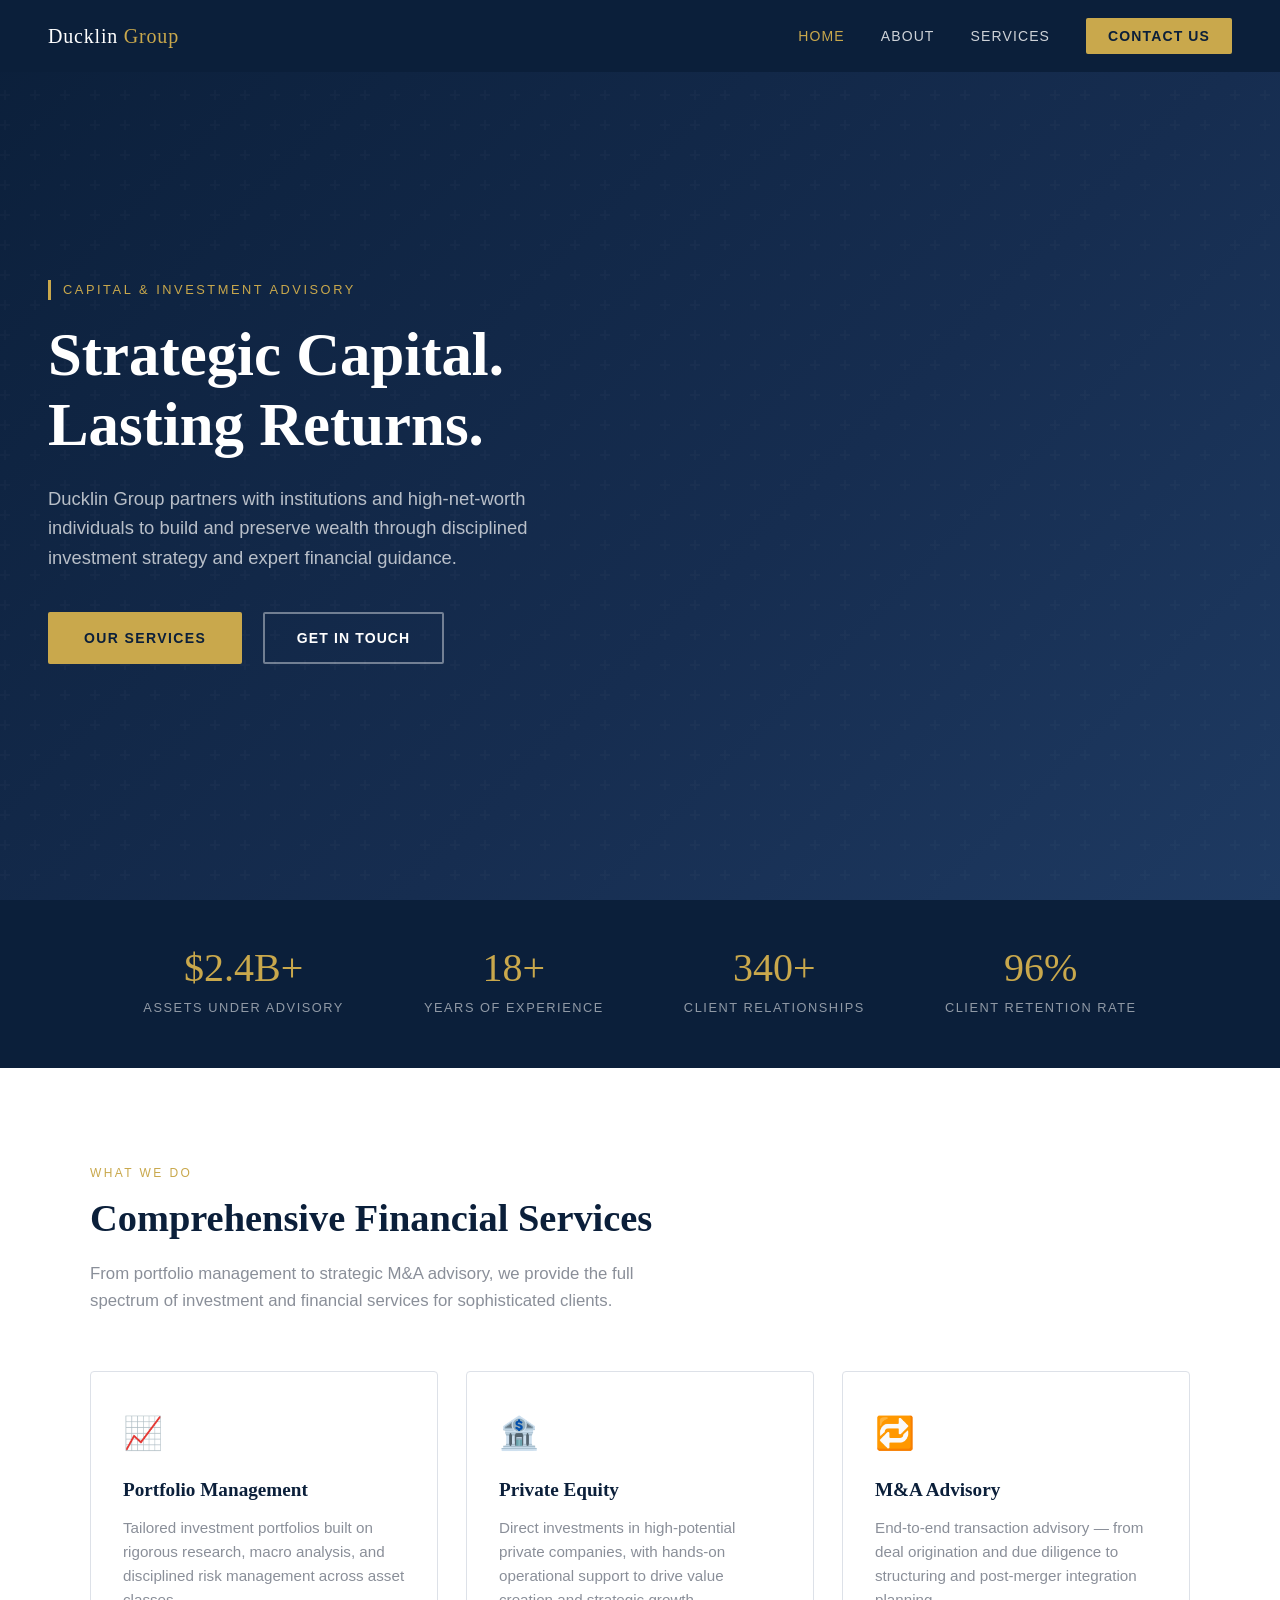
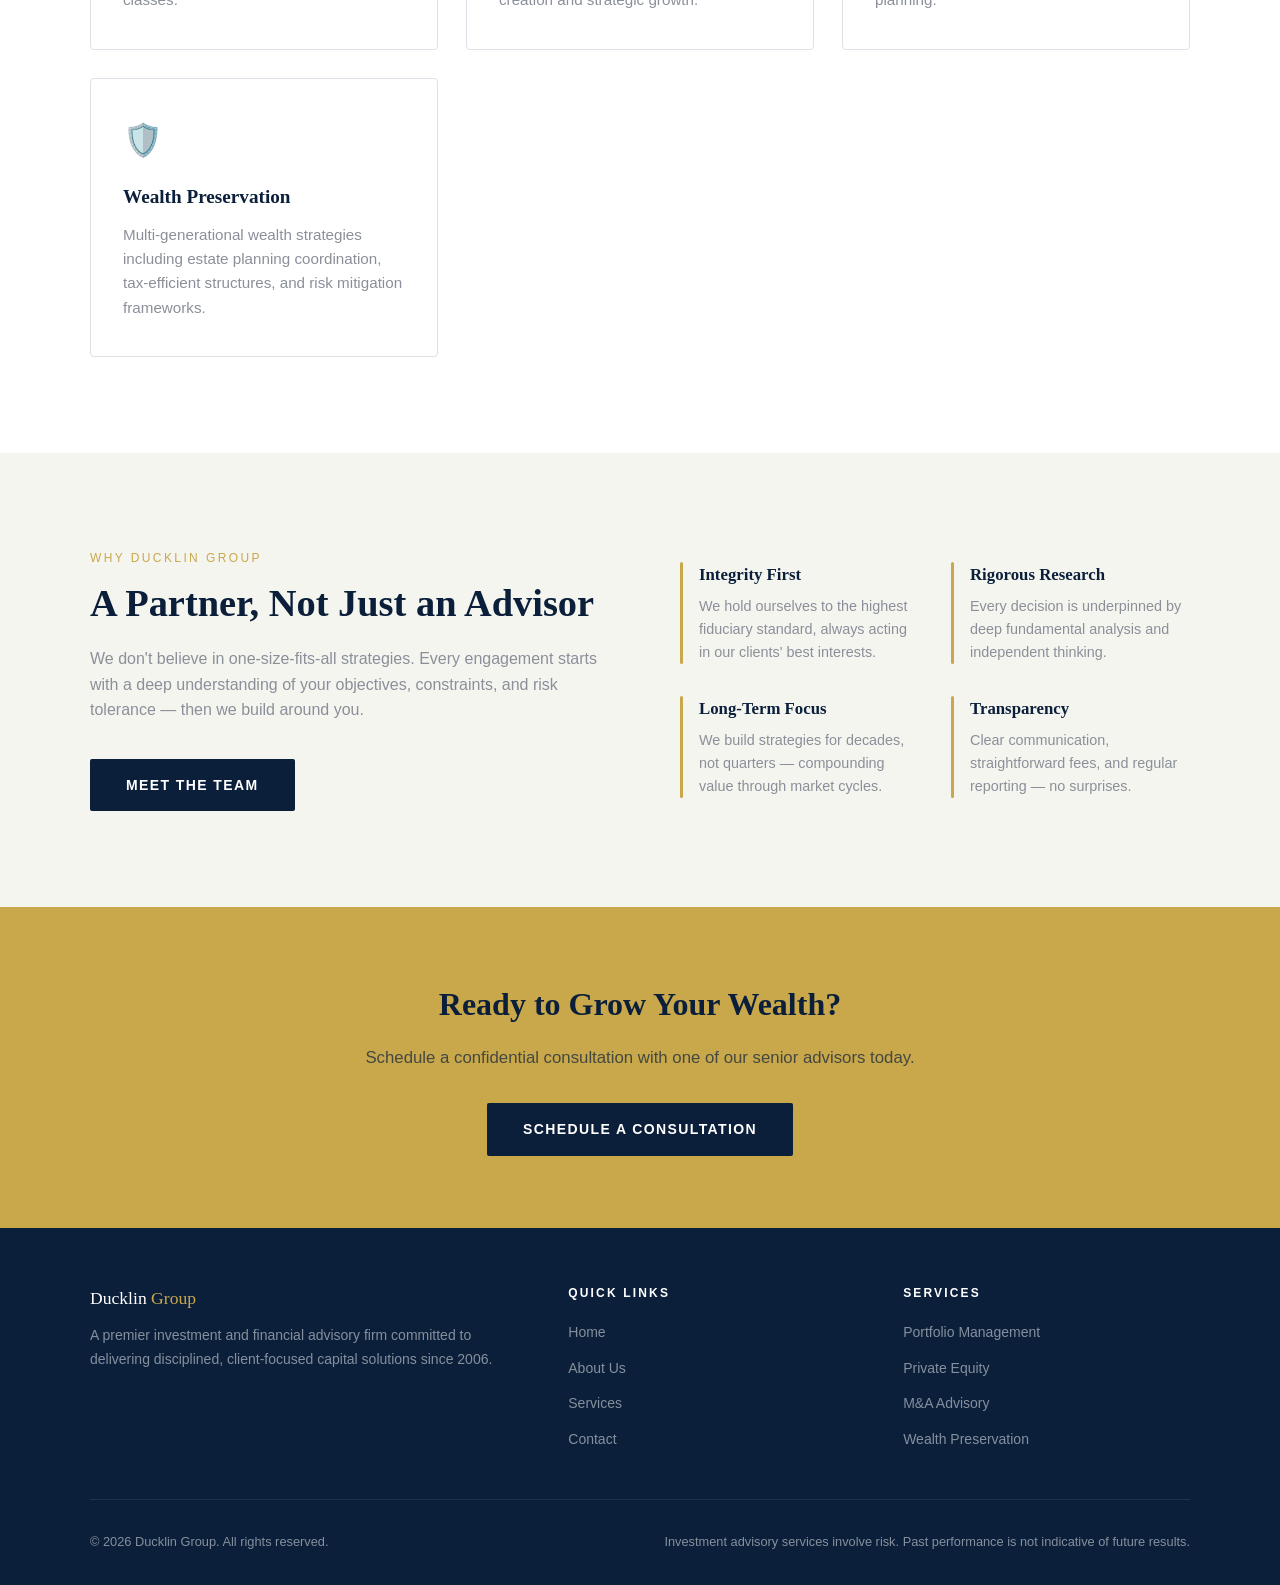
==== index.html @ bdb71843 "Build Ducklin Group investment/finance website Four-page plain HTML/CSS/JS site: Home (hero, stats b" ====
<!doctype html>
<html lang="en">
<head>
  <meta charset="utf-8">
  <meta name="viewport" content="width=device-width, initial-scale=1">
  <title>Ducklin Group — Capital & Investment Advisory</title>
  <meta name="description" content="Ducklin Group is a premier investment and financial advisory firm delivering disciplined capital allocation and strategic growth solutions.">
  <link rel="stylesheet" href="style.css">
</head>
<body>

<!-- Navigation -->
<nav>
  <a href="index.html" class="nav-logo">Ducklin <span>Group</span></a>
  <button class="nav-toggle" aria-label="Toggle menu" onclick="document.querySelector('.nav-links').classList.toggle('open')">
    <span></span><span></span><span></span>
  </button>
  <ul class="nav-links">
    <li><a href="index.html" class="active">Home</a></li>
    <li><a href="about.html">About</a></li>
    <li><a href="services.html">Services</a></li>
    <li><a href="contact.html" class="nav-cta">Contact Us</a></li>
  </ul>
</nav>

<!-- Hero -->
<section class="hero">
  <div class="hero-content">
    <span class="hero-eyebrow">Capital &amp; Investment Advisory</span>
    <h1>Strategic Capital.<br>Lasting Returns.</h1>
    <p>Ducklin Group partners with institutions and high-net-worth individuals to build and preserve wealth through disciplined investment strategy and expert financial guidance.</p>
    <a href="services.html" class="btn-primary">Our Services</a>
    <a href="contact.html" class="btn-outline">Get in Touch</a>
  </div>
</section>

<!-- Stats Bar -->
<div class="stats-bar">
  <div class="stat">
    <span class="stat-number">$2.4B+</span>
    <span class="stat-label">Assets Under Advisory</span>
  </div>
  <div class="stat">
    <span class="stat-number">18+</span>
    <span class="stat-label">Years of Experience</span>
  </div>
  <div class="stat">
    <span class="stat-number">340+</span>
    <span class="stat-label">Client Relationships</span>
  </div>
  <div class="stat">
    <span class="stat-number">96%</span>
    <span class="stat-label">Client Retention Rate</span>
  </div>
</div>

<!-- What We Do -->
<section class="section">
  <div class="container">
    <span class="section-label">What We Do</span>
    <h2 class="section-title">Comprehensive Financial Services</h2>
    <p class="section-subtitle">From portfolio management to strategic M&amp;A advisory, we provide the full spectrum of investment and financial services for sophisticated clients.</p>

    <div class="cards">
      <div class="card">
        <div class="card-icon">📈</div>
        <h3>Portfolio Management</h3>
        <p>Tailored investment portfolios built on rigorous research, macro analysis, and disciplined risk management across asset classes.</p>
      </div>
      <div class="card">
        <div class="card-icon">🏦</div>
        <h3>Private Equity</h3>
        <p>Direct investments in high-potential private companies, with hands-on operational support to drive value creation and strategic growth.</p>
      </div>
      <div class="card">
        <div class="card-icon">🔁</div>
        <h3>M&A Advisory</h3>
        <p>End-to-end transaction advisory — from deal origination and due diligence to structuring and post-merger integration planning.</p>
      </div>
      <div class="card">
        <div class="card-icon">🛡️</div>
        <h3>Wealth Preservation</h3>
        <p>Multi-generational wealth strategies including estate planning coordination, tax-efficient structures, and risk mitigation frameworks.</p>
      </div>
    </div>
  </div>
</section>

<!-- Why Choose Us -->
<section class="section section-alt">
  <div class="container">
    <div style="display:grid; grid-template-columns:1fr 1fr; gap:80px; align-items:center;">
      <div>
        <span class="section-label">Why Ducklin Group</span>
        <h2 class="section-title">A Partner, Not Just an Advisor</h2>
        <p style="color:var(--gray); margin-bottom:36px;">We don't believe in one-size-fits-all strategies. Every engagement starts with a deep understanding of your objectives, constraints, and risk tolerance — then we build around you.</p>
        <a href="about.html" class="btn-primary" style="background:var(--navy); color:var(--white);">Meet the Team</a>
      </div>
      <div class="values">
        <div class="value">
          <div class="value-bar"></div>
          <div>
            <h4>Integrity First</h4>
            <p>We hold ourselves to the highest fiduciary standard, always acting in our clients' best interests.</p>
          </div>
        </div>
        <div class="value">
          <div class="value-bar"></div>
          <div>
            <h4>Rigorous Research</h4>
            <p>Every decision is underpinned by deep fundamental analysis and independent thinking.</p>
          </div>
        </div>
        <div class="value">
          <div class="value-bar"></div>
          <div>
            <h4>Long-Term Focus</h4>
            <p>We build strategies for decades, not quarters — compounding value through market cycles.</p>
          </div>
        </div>
        <div class="value">
          <div class="value-bar"></div>
          <div>
            <h4>Transparency</h4>
            <p>Clear communication, straightforward fees, and regular reporting — no surprises.</p>
          </div>
        </div>
      </div>
    </div>
  </div>
</section>

<!-- CTA Banner -->
<section style="background:var(--gold); padding:72px 48px; text-align:center;">
  <div class="container">
    <h2 style="font-family:var(--font); font-size:2rem; color:var(--navy); margin-bottom:14px;">Ready to Grow Your Wealth?</h2>
    <p style="color:rgba(11,31,58,0.7); margin-bottom:32px; font-size:1.05rem;">Schedule a confidential consultation with one of our senior advisors today.</p>
    <a href="contact.html" class="btn-primary" style="background:var(--navy); color:var(--white);">Schedule a Consultation</a>
  </div>
</section>

<!-- Footer -->
<footer>
  <div class="container">
    <div class="footer-top">
      <div>
        <div class="footer-brand">Ducklin <span>Group</span></div>
        <p class="footer-desc">A premier investment and financial advisory firm committed to delivering disciplined, client-focused capital solutions since 2006.</p>
      </div>
      <div class="footer-col">
        <h4>Quick Links</h4>
        <ul>
          <li><a href="index.html">Home</a></li>
          <li><a href="about.html">About Us</a></li>
          <li><a href="services.html">Services</a></li>
          <li><a href="contact.html">Contact</a></li>
        </ul>
      </div>
      <div class="footer-col">
        <h4>Services</h4>
        <ul>
          <li><a href="services.html">Portfolio Management</a></li>
          <li><a href="services.html">Private Equity</a></li>
          <li><a href="services.html">M&amp;A Advisory</a></li>
          <li><a href="services.html">Wealth Preservation</a></li>
        </ul>
      </div>
    </div>
    <div class="footer-bottom">
      <span>&copy; 2026 Ducklin Group. All rights reserved.</span>
      <span>Investment advisory services involve risk. Past performance is not indicative of future results.</span>
    </div>
  </div>
</footer>

</body>
</html>
---- style.css ----
/* ── Reset & Base ─────────────────────────────────────── */
*, *::before, *::after { box-sizing: border-box; margin: 0; padding: 0; }

:root {
  --navy:   #0b1f3a;
  --gold:   #c9a84c;
  --gold-light: #e4c578;
  --white:  #ffffff;
  --off-white: #f5f5f0;
  --gray:   #8a8f99;
  --text:   #1e2a3a;
  --border: #dde1e8;
  --font:   'Georgia', serif;
  --sans:   'Helvetica Neue', Arial, sans-serif;
}

html { scroll-behavior: smooth; }

body {
  font-family: var(--sans);
  color: var(--text);
  background: var(--white);
  line-height: 1.6;
}

a { color: inherit; text-decoration: none; }

img { display: block; max-width: 100%; }

/* ── Navigation ──────────────────────────────────────── */
nav {
  position: fixed;
  top: 0; left: 0; right: 0;
  background: var(--navy);
  z-index: 100;
  display: flex;
  align-items: center;
  justify-content: space-between;
  padding: 0 48px;
  height: 72px;
}

.nav-logo {
  font-family: var(--font);
  font-size: 1.25rem;
  color: var(--white);
  letter-spacing: 0.04em;
}

.nav-logo span { color: var(--gold); }

.nav-links {
  display: flex;
  gap: 36px;
  list-style: none;
}

.nav-links a {
  color: rgba(255,255,255,0.8);
  font-size: 0.875rem;
  letter-spacing: 0.08em;
  text-transform: uppercase;
  transition: color 0.2s;
}

.nav-links a:hover,
.nav-links a.active { color: var(--gold); }

.nav-cta {
  background: var(--gold);
  color: var(--navy) !important;
  padding: 10px 22px;
  border-radius: 2px;
  font-weight: 700;
  letter-spacing: 0.06em;
  transition: background 0.2s !important;
}

.nav-cta:hover { background: var(--gold-light) !important; color: var(--navy) !important; }

/* Hamburger (mobile) */
.nav-toggle { display: none; flex-direction: column; gap: 5px; cursor: pointer; }
.nav-toggle span { width: 24px; height: 2px; background: var(--white); }

/* ── Hero (Home) ─────────────────────────────────────── */
.hero {
  min-height: 100vh;
  background: linear-gradient(135deg, var(--navy) 0%, #162d50 60%, #1e3a62 100%);
  display: flex;
  align-items: center;
  padding: 120px 48px 80px;
  position: relative;
  overflow: hidden;
}

.hero::before {
  content: '';
  position: absolute;
  inset: 0;
  background: url("data:image/svg+xml,%3Csvg width='60' height='60' viewBox='0 0 60 60' xmlns='http://www.w3.org/2000/svg'%3E%3Cg fill='none' fill-rule='evenodd'%3E%3Cg fill='%23ffffff' fill-opacity='0.02'%3E%3Cpath d='M36 34v-4h-2v4h-4v2h4v4h2v-4h4v-2h-4zm0-30V0h-2v4h-4v2h4v4h2V6h4V4h-4zM6 34v-4H4v4H0v2h4v4h2v-4h4v-2H6zM6 4V0H4v4H0v2h4v4h2V6h4V4H6z'/%3E%3C/g%3E%3C/g%3E%3C/svg%3E");
}

.hero-content { max-width: 700px; position: relative; }

.hero-eyebrow {
  display: inline-block;
  color: var(--gold);
  font-size: 0.8rem;
  letter-spacing: 0.2em;
  text-transform: uppercase;
  margin-bottom: 20px;
  border-left: 3px solid var(--gold);
  padding-left: 12px;
}

.hero h1 {
  font-family: var(--font);
  font-size: clamp(2.4rem, 5vw, 3.8rem);
  color: var(--white);
  line-height: 1.15;
  margin-bottom: 24px;
}

.hero p {
  color: rgba(255,255,255,0.7);
  font-size: 1.15rem;
  max-width: 540px;
  margin-bottom: 40px;
}

.btn-primary {
  display: inline-block;
  background: var(--gold);
  color: var(--navy);
  padding: 15px 36px;
  font-size: 0.875rem;
  font-weight: 700;
  letter-spacing: 0.1em;
  text-transform: uppercase;
  border-radius: 2px;
  transition: background 0.2s, transform 0.2s;
}

.btn-primary:hover { background: var(--gold-light); transform: translateY(-1px); }

.btn-outline {
  display: inline-block;
  border: 2px solid rgba(255,255,255,0.4);
  color: var(--white);
  padding: 13px 32px;
  font-size: 0.875rem;
  font-weight: 600;
  letter-spacing: 0.08em;
  text-transform: uppercase;
  border-radius: 2px;
  margin-left: 16px;
  transition: border-color 0.2s, background 0.2s;
}

.btn-outline:hover { border-color: var(--white); background: rgba(255,255,255,0.08); }

/* ── Stats Bar ───────────────────────────────────────── */
.stats-bar {
  background: var(--navy);
  padding: 48px;
  display: flex;
  justify-content: center;
  gap: 80px;
  flex-wrap: wrap;
}

.stat { text-align: center; }

.stat-number {
  font-family: var(--font);
  font-size: 2.5rem;
  color: var(--gold);
  display: block;
  line-height: 1;
  margin-bottom: 6px;
}

.stat-label {
  font-size: 0.8rem;
  letter-spacing: 0.12em;
  text-transform: uppercase;
  color: rgba(255,255,255,0.55);
}

/* ── Sections ────────────────────────────────────────── */
.section { padding: 96px 48px; }
.section-alt { background: var(--off-white); }

.section-label {
  color: var(--gold);
  font-size: 0.75rem;
  letter-spacing: 0.2em;
  text-transform: uppercase;
  margin-bottom: 12px;
  display: block;
}

.section-title {
  font-family: var(--font);
  font-size: clamp(1.8rem, 3vw, 2.6rem);
  color: var(--navy);
  line-height: 1.2;
  margin-bottom: 20px;
}

.section-subtitle {
  color: var(--gray);
  font-size: 1.05rem;
  max-width: 600px;
  margin-bottom: 56px;
}

.container { max-width: 1100px; margin: 0 auto; }

/* ── Cards / Grid ────────────────────────────────────── */
.cards {
  display: grid;
  grid-template-columns: repeat(auto-fit, minmax(280px, 1fr));
  gap: 28px;
}

.card {
  background: var(--white);
  border: 1px solid var(--border);
  padding: 36px 32px;
  border-radius: 4px;
  transition: box-shadow 0.25s, transform 0.25s;
}

.card:hover { box-shadow: 0 12px 40px rgba(11,31,58,0.1); transform: translateY(-4px); }

.card-icon {
  font-size: 2rem;
  margin-bottom: 16px;
}

.card h3 {
  font-family: var(--font);
  font-size: 1.2rem;
  color: var(--navy);
  margin-bottom: 10px;
}

.card p { color: var(--gray); font-size: 0.95rem; }

/* ── Team ────────────────────────────────────────────── */
.team-grid {
  display: grid;
  grid-template-columns: repeat(auto-fit, minmax(240px, 1fr));
  gap: 32px;
}

.team-card {
  text-align: center;
  padding: 40px 24px;
  background: var(--white);
  border: 1px solid var(--border);
  border-radius: 4px;
}

.team-avatar {
  width: 96px; height: 96px;
  border-radius: 50%;
  background: linear-gradient(135deg, var(--navy), #2a5298);
  margin: 0 auto 20px;
  display: flex;
  align-items: center;
  justify-content: center;
  font-family: var(--font);
  font-size: 1.8rem;
  color: var(--gold);
}

.team-card h3 { font-family: var(--font); font-size: 1.1rem; color: var(--navy); margin-bottom: 4px; }
.team-card .role { color: var(--gold); font-size: 0.8rem; letter-spacing: 0.1em; text-transform: uppercase; margin-bottom: 12px; display: block; }
.team-card p { color: var(--gray); font-size: 0.9rem; }

/* ── Values list ─────────────────────────────────────── */
.values { display: grid; grid-template-columns: 1fr 1fr; gap: 32px; }

.value { display: flex; gap: 16px; }
.value-bar { width: 3px; background: var(--gold); border-radius: 2px; flex-shrink: 0; }
.value h4 { font-family: var(--font); font-size: 1.05rem; color: var(--navy); margin-bottom: 6px; }
.value p { color: var(--gray); font-size: 0.9rem; }

/* ── Services page ───────────────────────────────────── */
.services-hero {
  background: linear-gradient(135deg, var(--navy), #162d50);
  padding: 160px 48px 80px;
  text-align: center;
}

.services-hero h1 { font-family: var(--font); font-size: clamp(2rem,4vw,3rem); color: var(--white); margin-bottom: 16px; }
.services-hero p { color: rgba(255,255,255,0.65); font-size: 1.1rem; max-width: 560px; margin: 0 auto; }

.service-block {
  display: grid;
  grid-template-columns: 1fr 1fr;
  gap: 64px;
  align-items: center;
  padding: 72px 0;
  border-bottom: 1px solid var(--border);
}

.service-block:last-child { border-bottom: none; }
.service-block.reverse { direction: rtl; }
.service-block.reverse > * { direction: ltr; }

.service-num {
  font-family: var(--font);
  font-size: 4rem;
  color: var(--border);
  line-height: 1;
  margin-bottom: 8px;
}

.service-block h2 { font-family: var(--font); font-size: 1.8rem; color: var(--navy); margin-bottom: 14px; }
.service-block p { color: var(--gray); margin-bottom: 20px; }

.tag-list { display: flex; flex-wrap: wrap; gap: 8px; margin-top: 16px; }
.tag {
  background: rgba(201,168,76,0.12);
  color: #8a6d20;
  border: 1px solid rgba(201,168,76,0.3);
  padding: 4px 12px;
  font-size: 0.78rem;
  border-radius: 2px;
  letter-spacing: 0.05em;
}

.service-visual {
  background: linear-gradient(135deg, var(--navy), #2a5298);
  border-radius: 6px;
  height: 280px;
  display: flex;
  align-items: center;
  justify-content: center;
  font-size: 4rem;
}

/* ── Contact ─────────────────────────────────────────── */
.contact-layout {
  display: grid;
  grid-template-columns: 1fr 1.4fr;
  gap: 80px;
  align-items: start;
}

.contact-info h2 { font-family: var(--font); font-size: 2rem; color: var(--navy); margin-bottom: 20px; }
.contact-info p { color: var(--gray); margin-bottom: 32px; }

.contact-detail { display: flex; gap: 14px; margin-bottom: 20px; align-items: flex-start; }
.contact-detail-icon { font-size: 1.3rem; flex-shrink: 0; margin-top: 2px; }
.contact-detail-text strong { display: block; color: var(--navy); font-size: 0.85rem; letter-spacing: 0.06em; text-transform: uppercase; margin-bottom: 2px; }
.contact-detail-text span { color: var(--gray); font-size: 0.95rem; }

form { display: flex; flex-direction: column; gap: 18px; }

.form-row { display: grid; grid-template-columns: 1fr 1fr; gap: 18px; }

label { font-size: 0.78rem; letter-spacing: 0.1em; text-transform: uppercase; color: var(--navy); margin-bottom: 6px; display: block; font-weight: 600; }

input, select, textarea {
  width: 100%;
  border: 1px solid var(--border);
  padding: 12px 16px;
  font-size: 0.95rem;
  font-family: var(--sans);
  border-radius: 2px;
  background: var(--white);
  transition: border-color 0.2s;
  color: var(--text);
}

input:focus, select:focus, textarea:focus {
  outline: none;
  border-color: var(--gold);
}

textarea { resize: vertical; min-height: 130px; }

.btn-submit {
  background: var(--navy);
  color: var(--white);
  padding: 15px 36px;
  font-size: 0.875rem;
  font-weight: 700;
  letter-spacing: 0.1em;
  text-transform: uppercase;
  border: none;
  border-radius: 2px;
  cursor: pointer;
  align-self: flex-start;
  transition: background 0.2s;
}

.btn-submit:hover { background: #162d50; }

/* ── Page hero (shared for About) ───────────────────── */
.page-hero {
  background: linear-gradient(135deg, var(--navy), #162d50);
  padding: 160px 48px 80px;
  text-align: center;
}

.page-hero h1 { font-family: var(--font); font-size: clamp(2rem,4vw,3rem); color: var(--white); margin-bottom: 16px; }
.page-hero p { color: rgba(255,255,255,0.65); font-size: 1.1rem; max-width: 560px; margin: 0 auto; }

/* ── Footer ──────────────────────────────────────────── */
footer {
  background: var(--navy);
  color: rgba(255,255,255,0.5);
  padding: 56px 48px 32px;
}

.footer-top {
  display: grid;
  grid-template-columns: 1.5fr 1fr 1fr;
  gap: 48px;
  padding-bottom: 48px;
  border-bottom: 1px solid rgba(255,255,255,0.08);
  margin-bottom: 32px;
}

.footer-brand { font-family: var(--font); font-size: 1.1rem; color: var(--white); margin-bottom: 12px; }
.footer-brand span { color: var(--gold); }

.footer-desc { font-size: 0.875rem; line-height: 1.7; }

.footer-col h4 {
  color: var(--white);
  font-size: 0.75rem;
  letter-spacing: 0.18em;
  text-transform: uppercase;
  margin-bottom: 16px;
}

.footer-col ul { list-style: none; display: flex; flex-direction: column; gap: 10px; }
.footer-col ul a { font-size: 0.875rem; transition: color 0.2s; }
.footer-col ul a:hover { color: var(--gold); }

.footer-bottom {
  display: flex;
  justify-content: space-between;
  font-size: 0.8rem;
  flex-wrap: wrap;
  gap: 8px;
}

/* ── Responsive ──────────────────────────────────────── */
@media (max-width: 768px) {
  nav { padding: 0 24px; }
  .nav-links { display: none; flex-direction: column; position: absolute; top: 72px; left: 0; right: 0; background: var(--navy); padding: 24px; gap: 20px; }
  .nav-links.open { display: flex; }
  .nav-toggle { display: flex; }

  .hero, .section, .services-hero, .page-hero { padding-left: 24px; padding-right: 24px; }
  .btn-outline { margin-left: 0; margin-top: 12px; display: block; text-align: center; }

  .stats-bar { gap: 40px; padding: 36px 24px; }

  .service-block { grid-template-columns: 1fr; gap: 32px; }
  .service-block.reverse { direction: ltr; }

  .contact-layout { grid-template-columns: 1fr; gap: 48px; }
  .form-row { grid-template-columns: 1fr; }

  .values { grid-template-columns: 1fr; }

  .footer-top { grid-template-columns: 1fr; }
  footer { padding: 48px 24px 28px; }
}
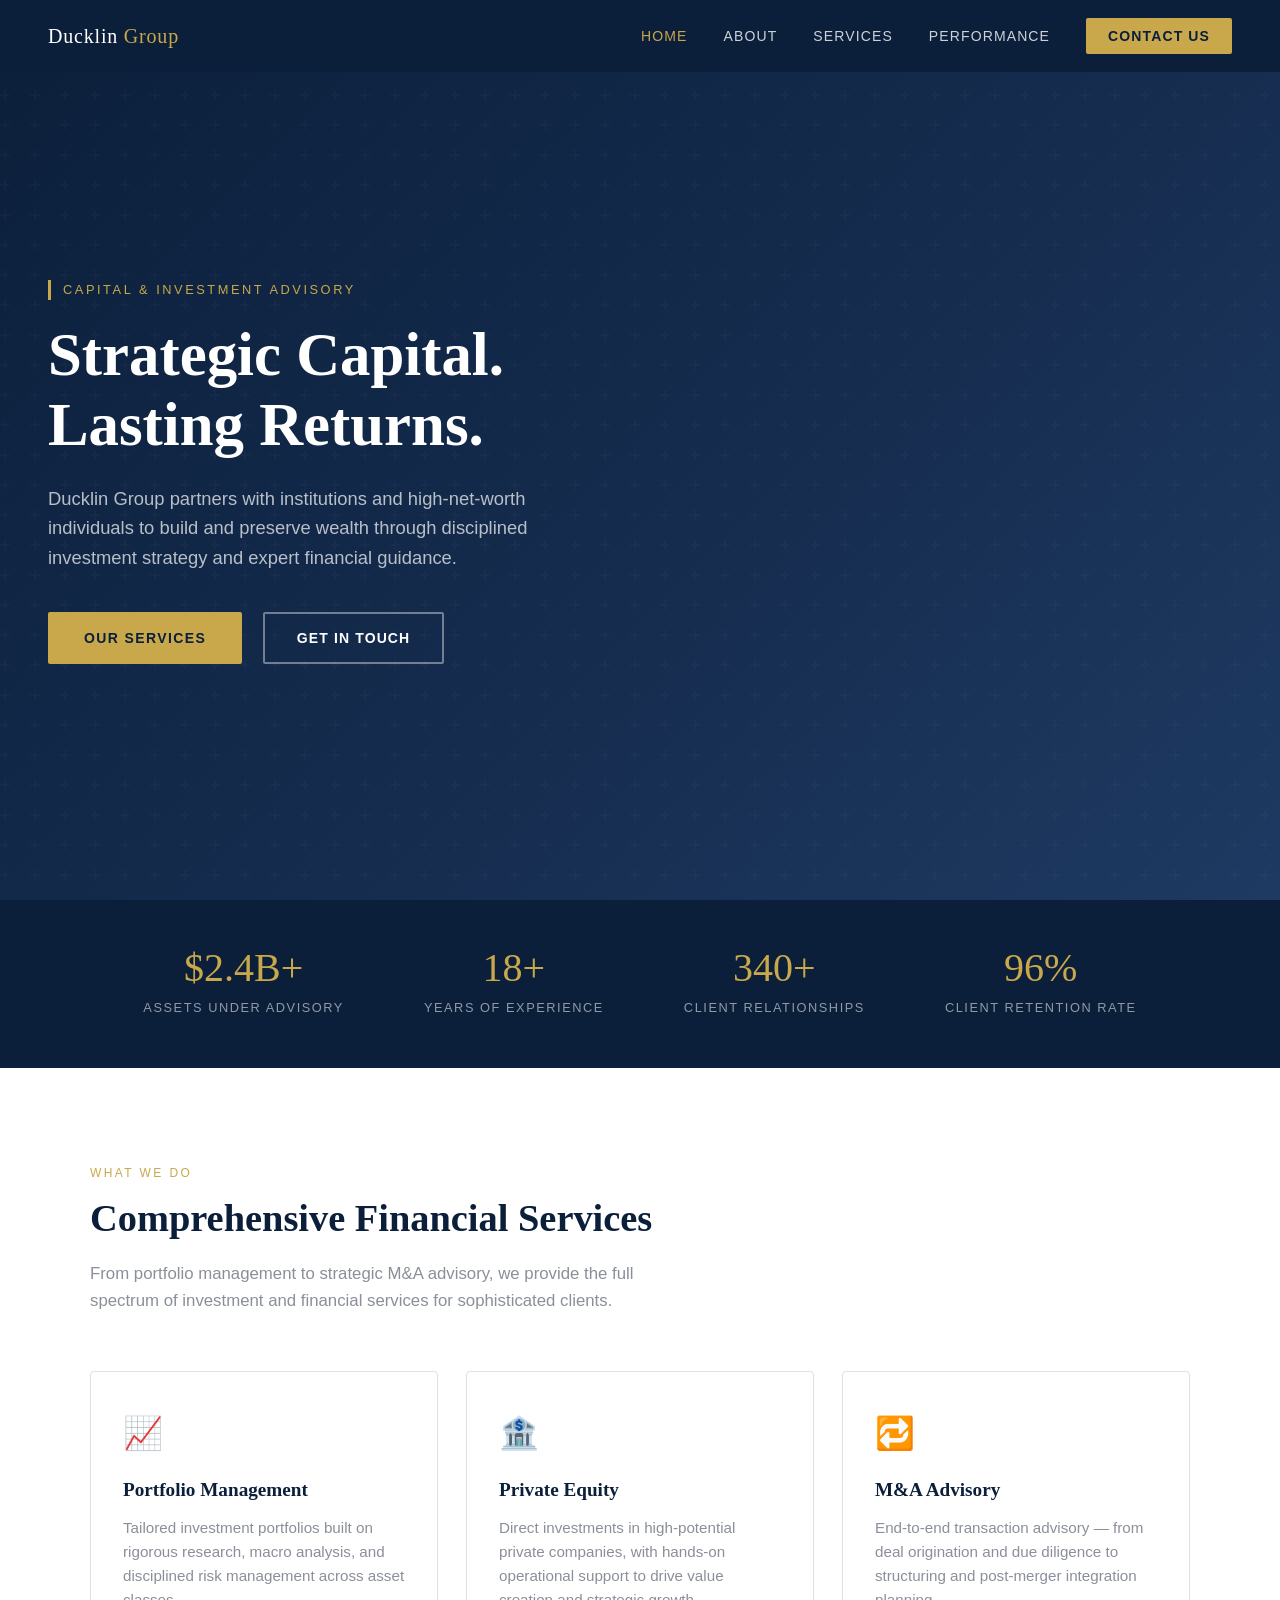
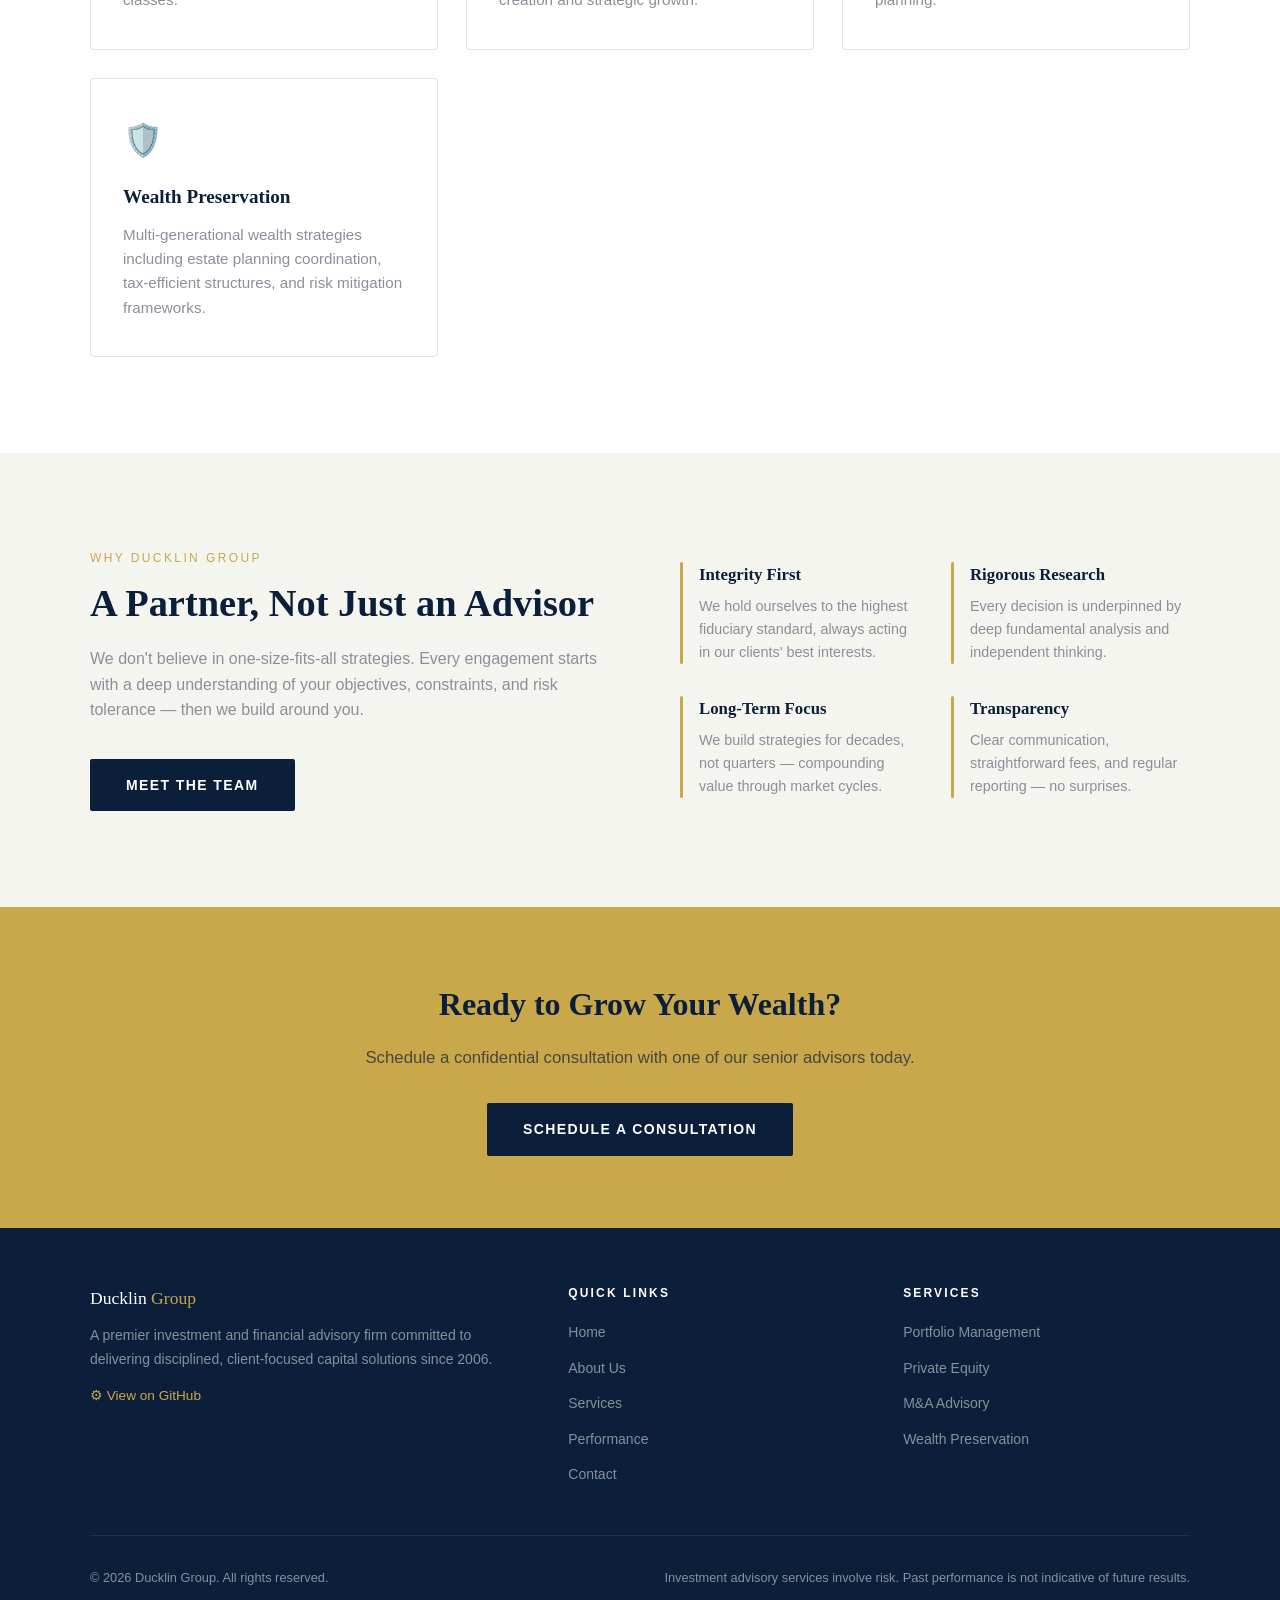
==== commit 6c27ec50: "Add Performance page with live portfolio data, CNAME for ducklingroup.com, GitHub links in footer - " ====
--- a/index.html
+++ b/index.html
@@ -19,6 +19,7 @@
     <li><a href="index.html" class="active">Home</a></li>
     <li><a href="about.html">About</a></li>
     <li><a href="services.html">Services</a></li>
+    <li><a href="performance.html">Performance</a></li>
     <li><a href="contact.html" class="nav-cta">Contact Us</a></li>
   </ul>
 </nav>
@@ -146,6 +147,7 @@
       <div>
         <div class="footer-brand">Ducklin <span>Group</span></div>
         <p class="footer-desc">A premier investment and financial advisory firm committed to delivering disciplined, client-focused capital solutions since 2006.</p>
+        <p class="footer-desc" style="margin-top:12px;"><a href="https://github.com/DucChri/Ducklin-Group-Website" target="_blank" rel="noopener" style="color:var(--gold); font-size:0.85rem;">⚙ View on GitHub</a></p>
       </div>
       <div class="footer-col">
         <h4>Quick Links</h4>
@@ -153,6 +155,7 @@
           <li><a href="index.html">Home</a></li>
           <li><a href="about.html">About Us</a></li>
           <li><a href="services.html">Services</a></li>
+          <li><a href="performance.html">Performance</a></li>
           <li><a href="contact.html">Contact</a></li>
         </ul>
       </div>
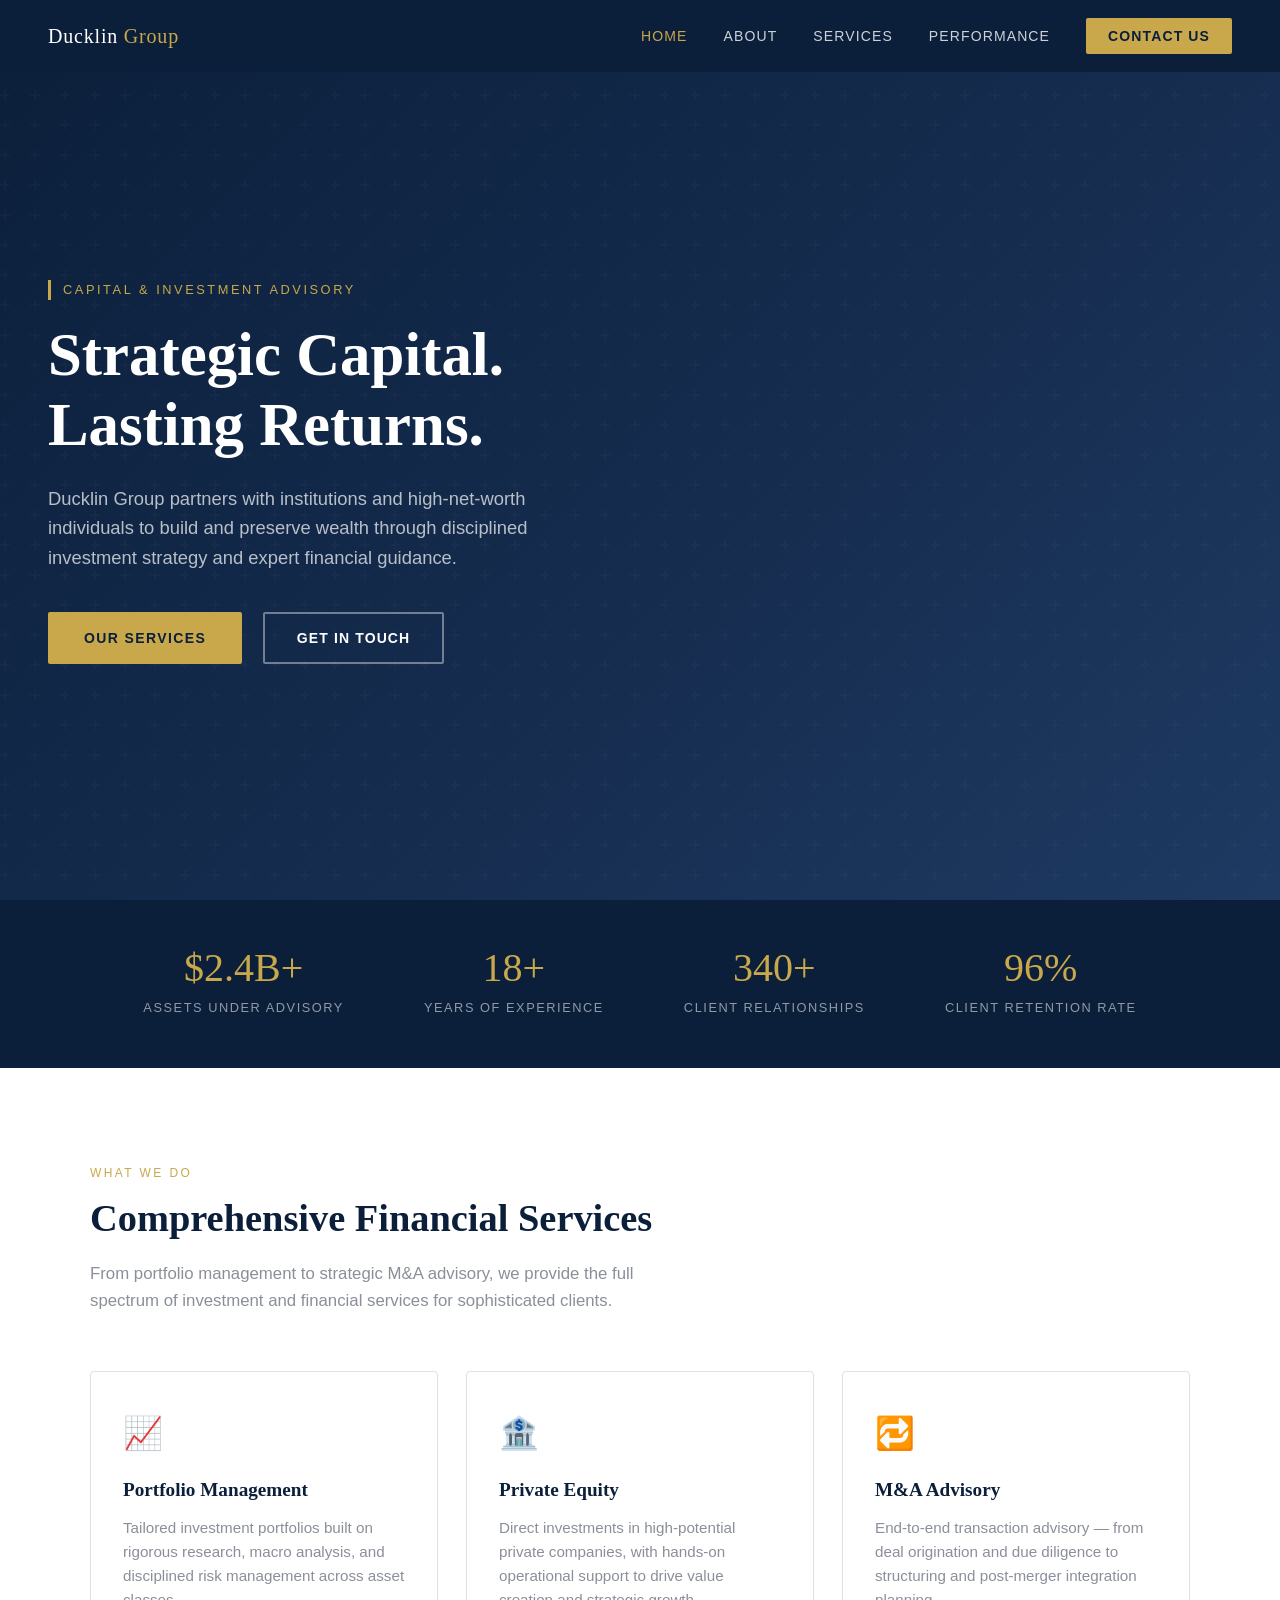
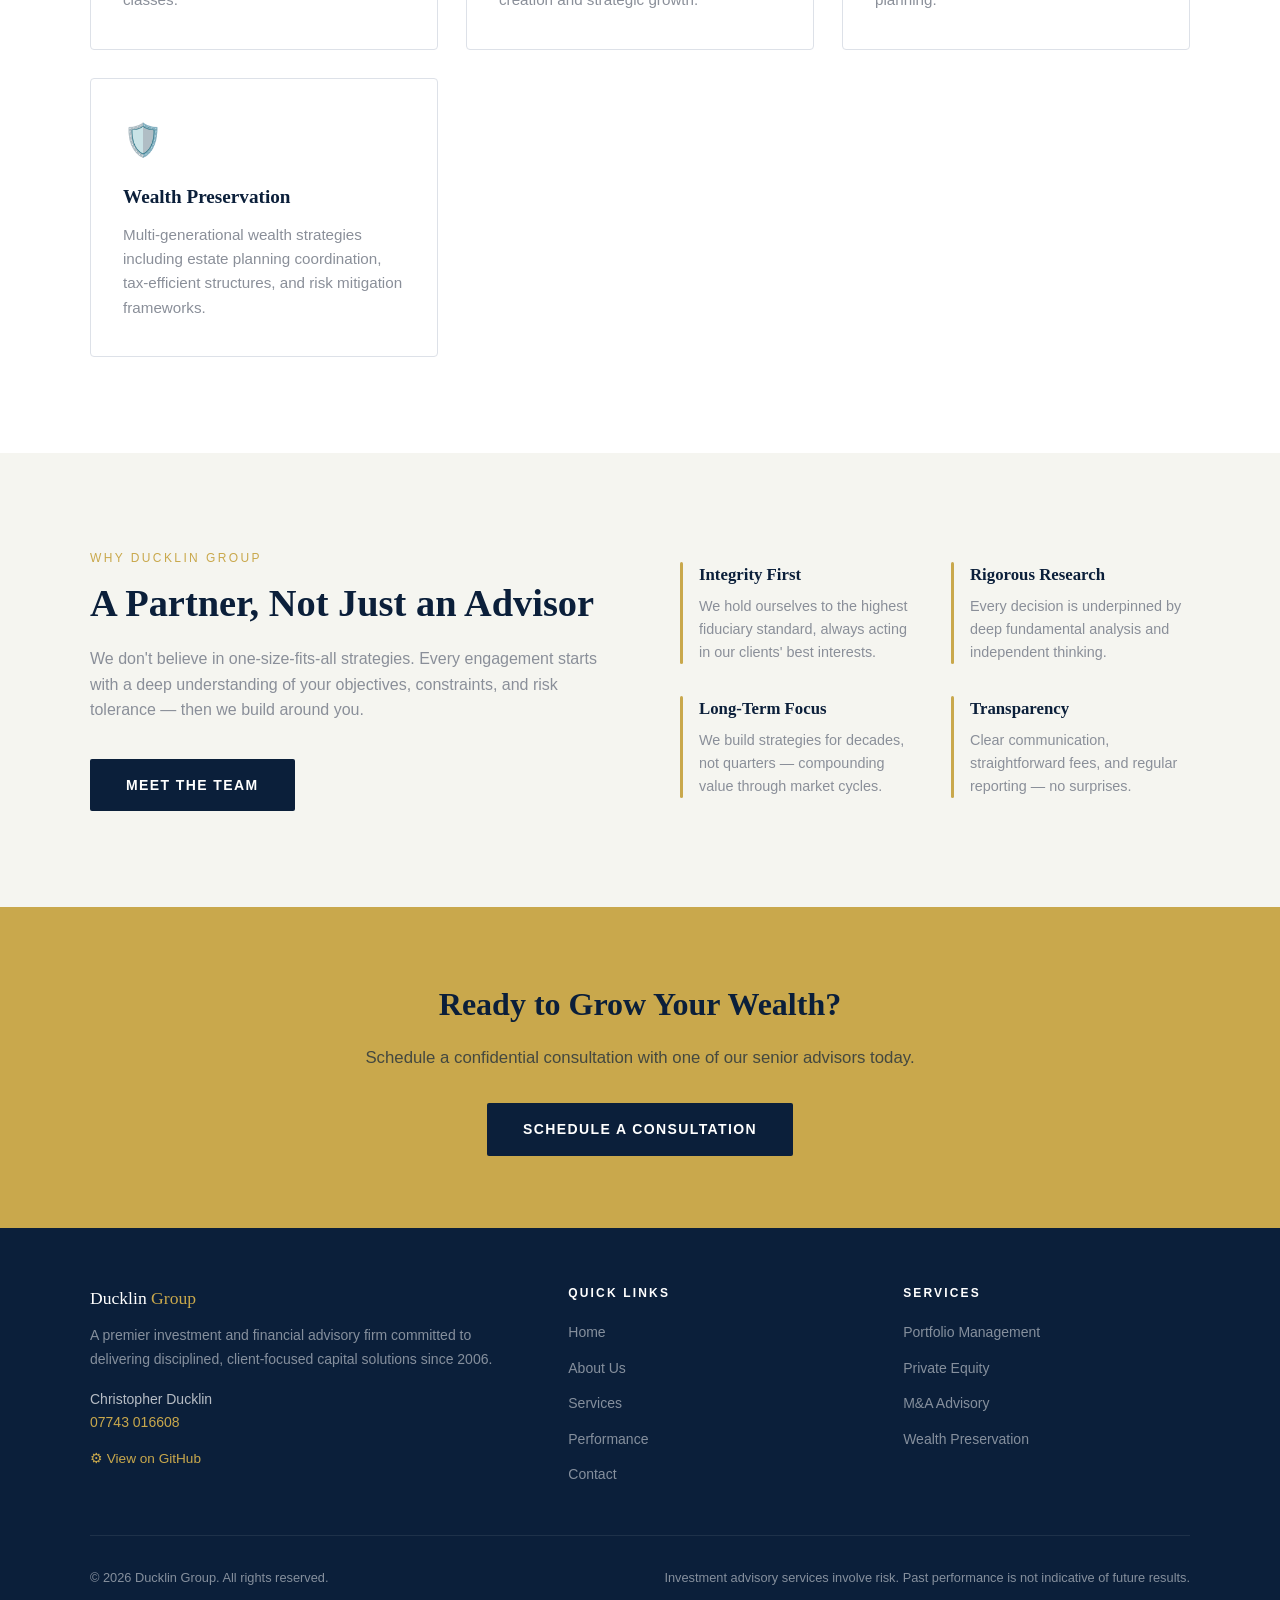
==== commit 40caec5f: "Add Christopher Ducklin contact details to footer on all pages" ====
--- a/index.html
+++ b/index.html
@@ -147,6 +147,7 @@
       <div>
         <div class="footer-brand">Ducklin <span>Group</span></div>
         <p class="footer-desc">A premier investment and financial advisory firm committed to delivering disciplined, client-focused capital solutions since 2006.</p>
+        <p class="footer-desc" style="margin-top:16px; color:rgba(255,255,255,0.7);">Christopher Ducklin<br><a href="tel:+447743016608" style="color:var(--gold);">07743 016608</a></p>
         <p class="footer-desc" style="margin-top:12px;"><a href="https://github.com/DucChri/Ducklin-Group-Website" target="_blank" rel="noopener" style="color:var(--gold); font-size:0.85rem;">⚙ View on GitHub</a></p>
       </div>
       <div class="footer-col">
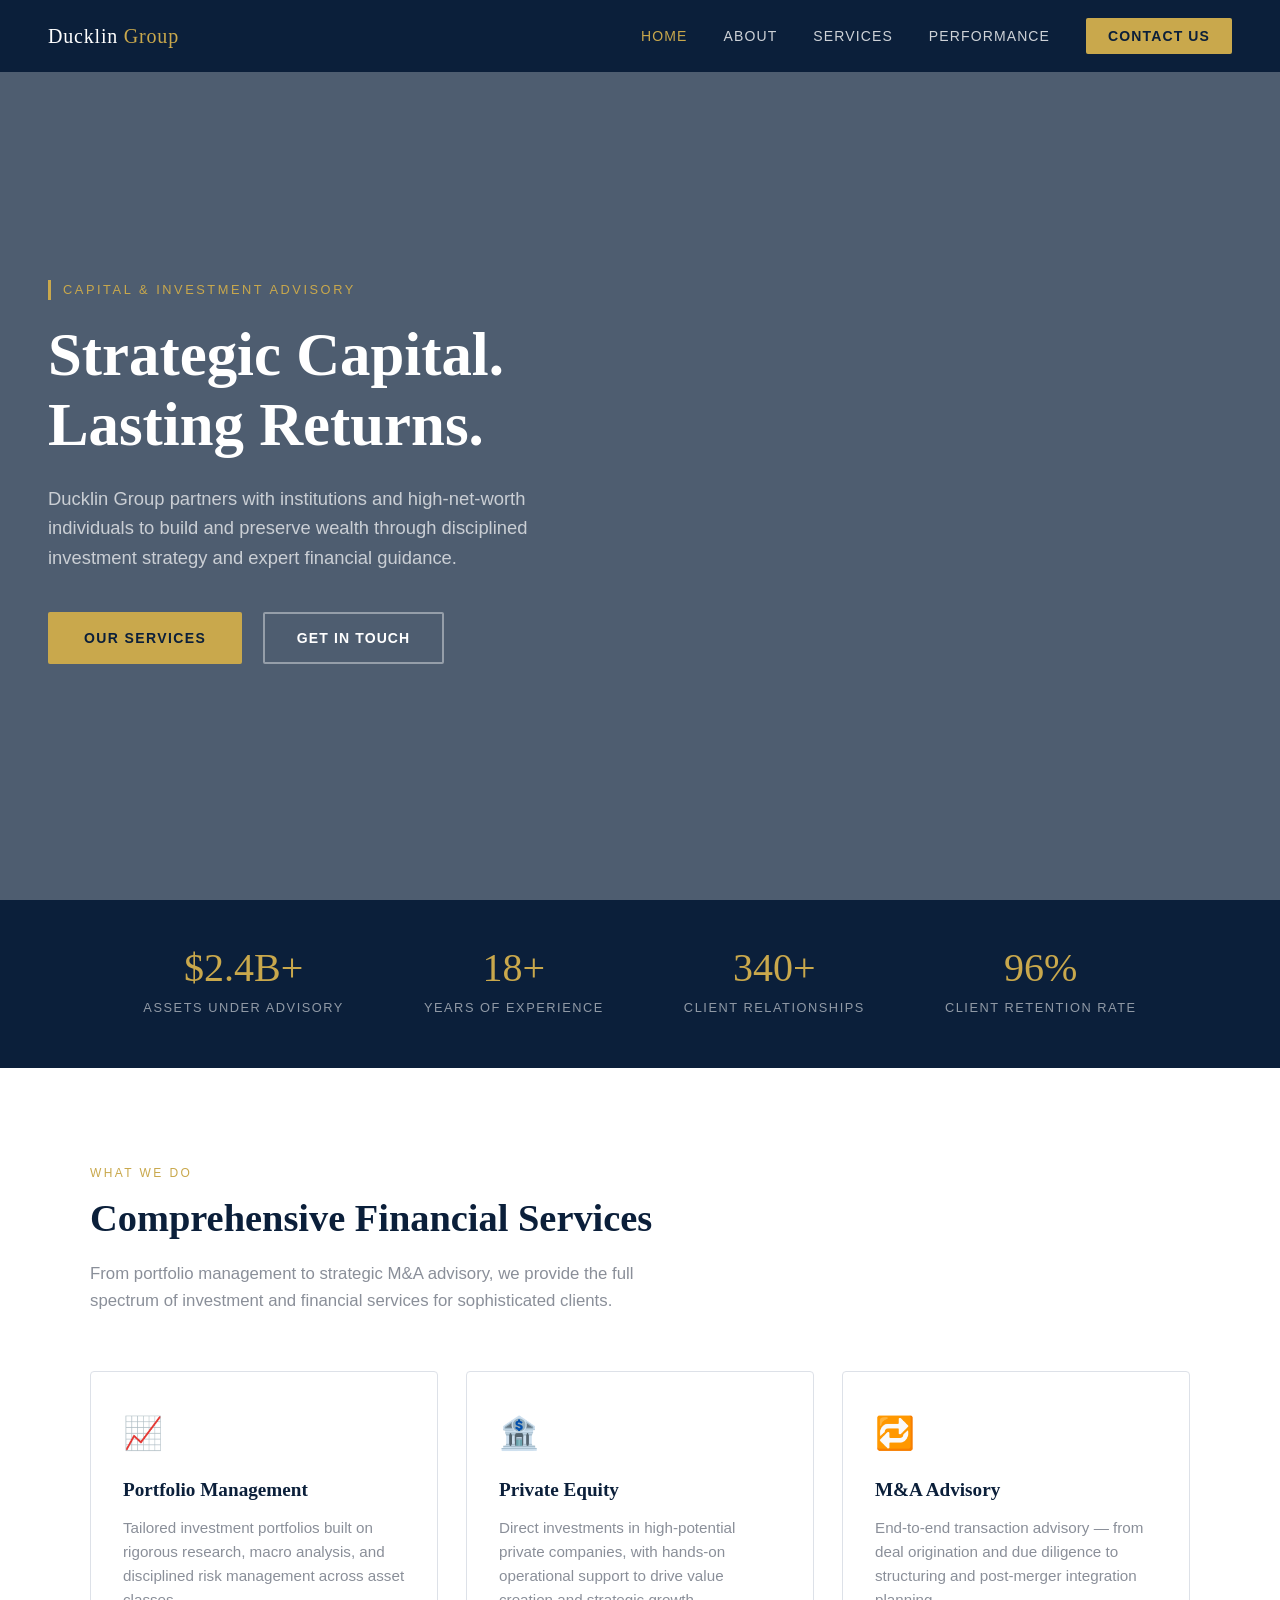
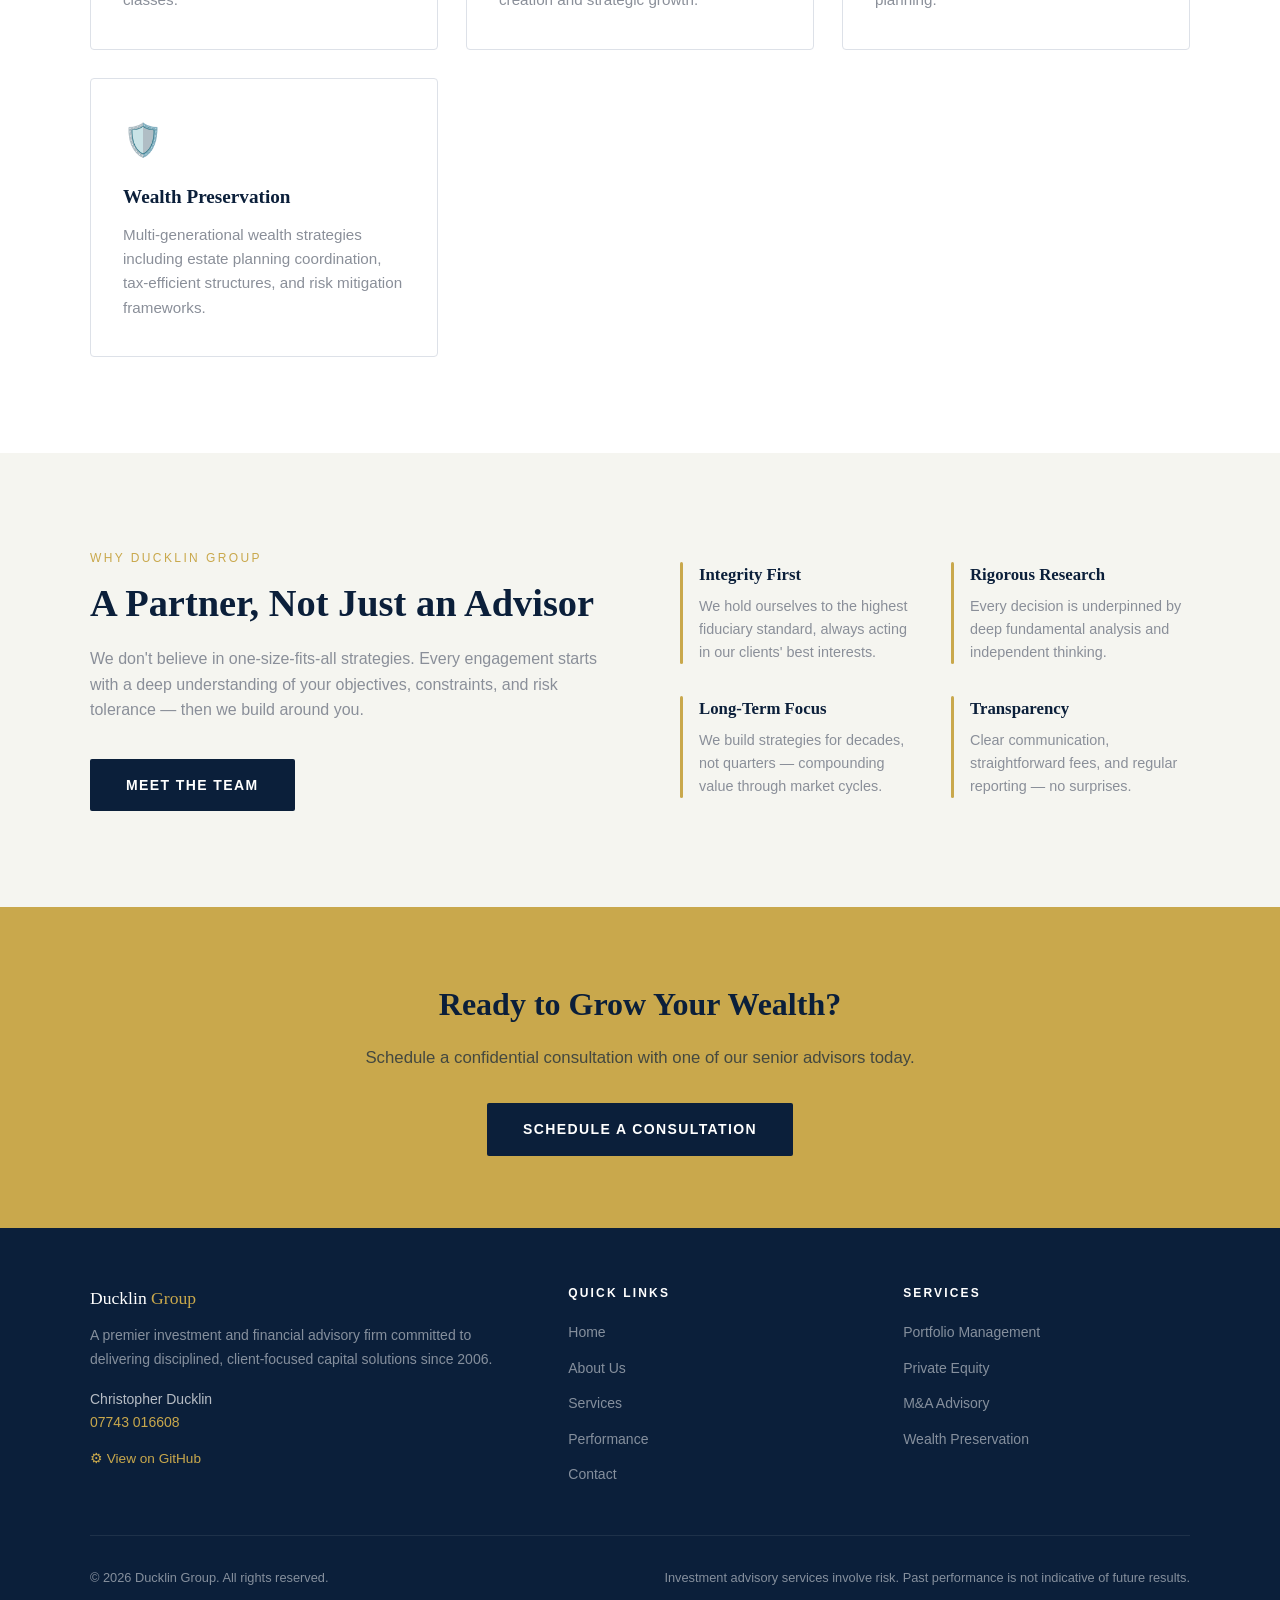
==== commit af2ea3a1: "Wire up hero background (mountain.jpg) and Oxford profile photo (oxford.jpg) — images to be uploaded" ====
--- a/index.html
+++ b/index.html
@@ -25,8 +25,9 @@
 </nav>
 
 <!-- Hero -->
-<section class="hero">
-  <div class="hero-content">
+<section class="hero" style="background-image:url('images/mountain.jpg'); background-size:cover; background-position:center;">
+  <div style="position:absolute; inset:0; background:rgba(11,31,58,0.72);"></div>
+  <div class="hero-content" style="position:relative; z-index:1;">
     <span class="hero-eyebrow">Capital &amp; Investment Advisory</span>
     <h1>Strategic Capital.<br>Lasting Returns.</h1>
     <p>Ducklin Group partners with institutions and high-net-worth individuals to build and preserve wealth through disciplined investment strategy and expert financial guidance.</p>
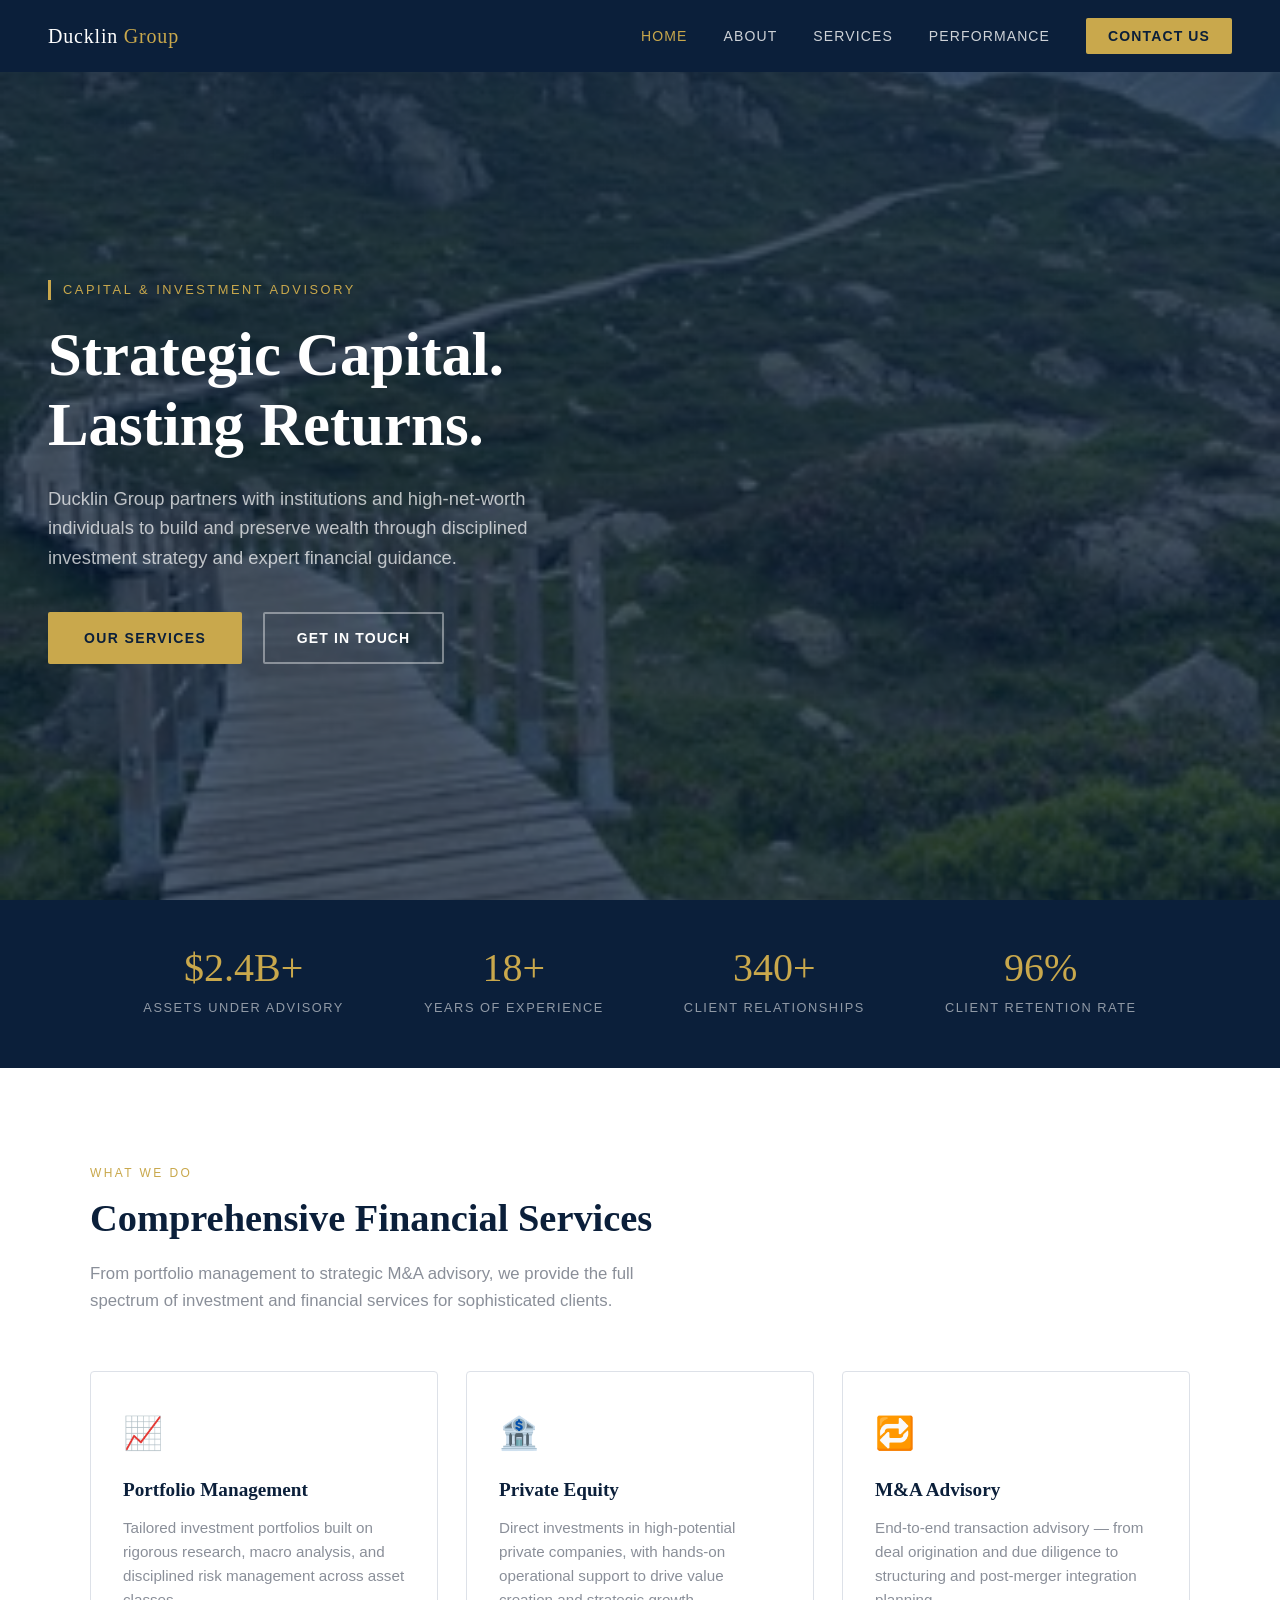
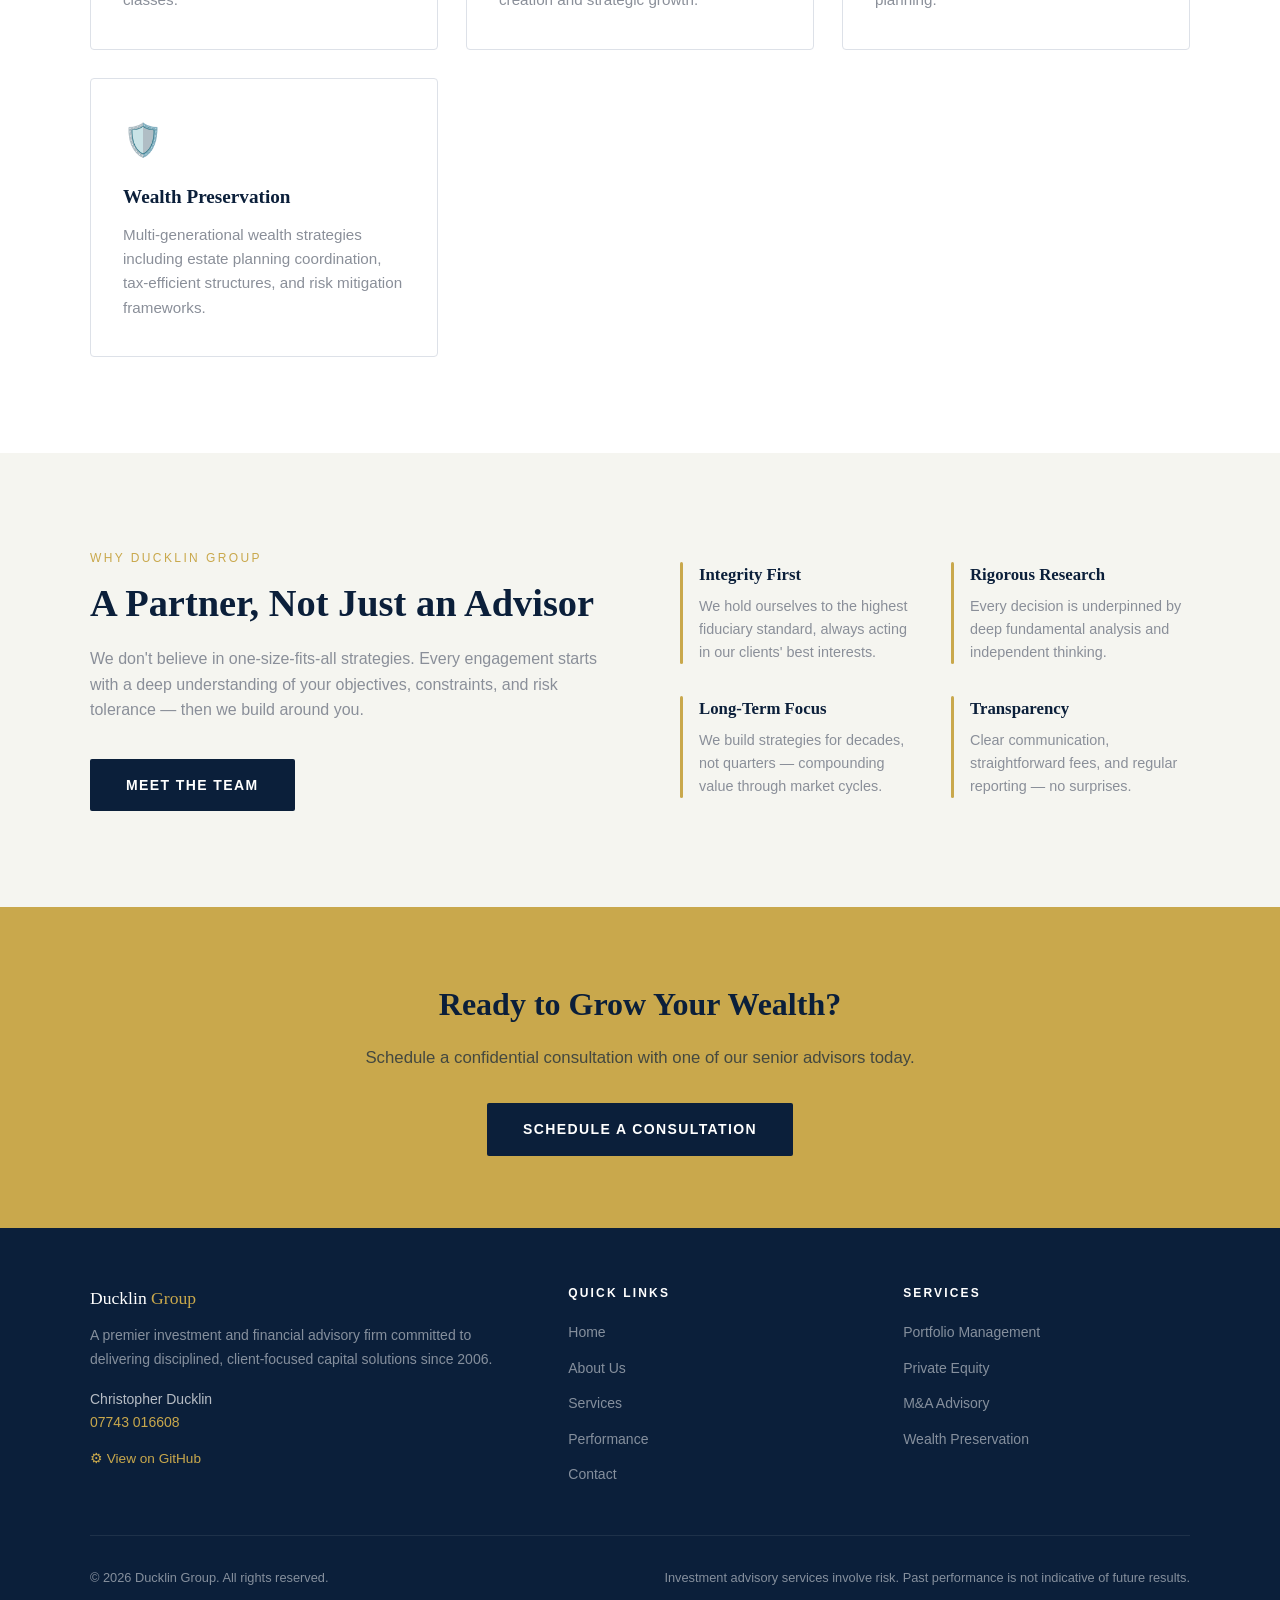
==== commit f26cbcb4: "Fix image paths — reference root-level jpg files" ====
--- a/index.html
+++ b/index.html
@@ -25,7 +25,7 @@
 </nav>
 
 <!-- Hero -->
-<section class="hero" style="background-image:url('images/mountain.jpg'); background-size:cover; background-position:center;">
+<section class="hero" style="background-image:url('mountain.jpg'); background-size:cover; background-position:center;">
   <div style="position:absolute; inset:0; background:rgba(11,31,58,0.72);"></div>
   <div class="hero-content" style="position:relative; z-index:1;">
     <span class="hero-eyebrow">Capital &amp; Investment Advisory</span>
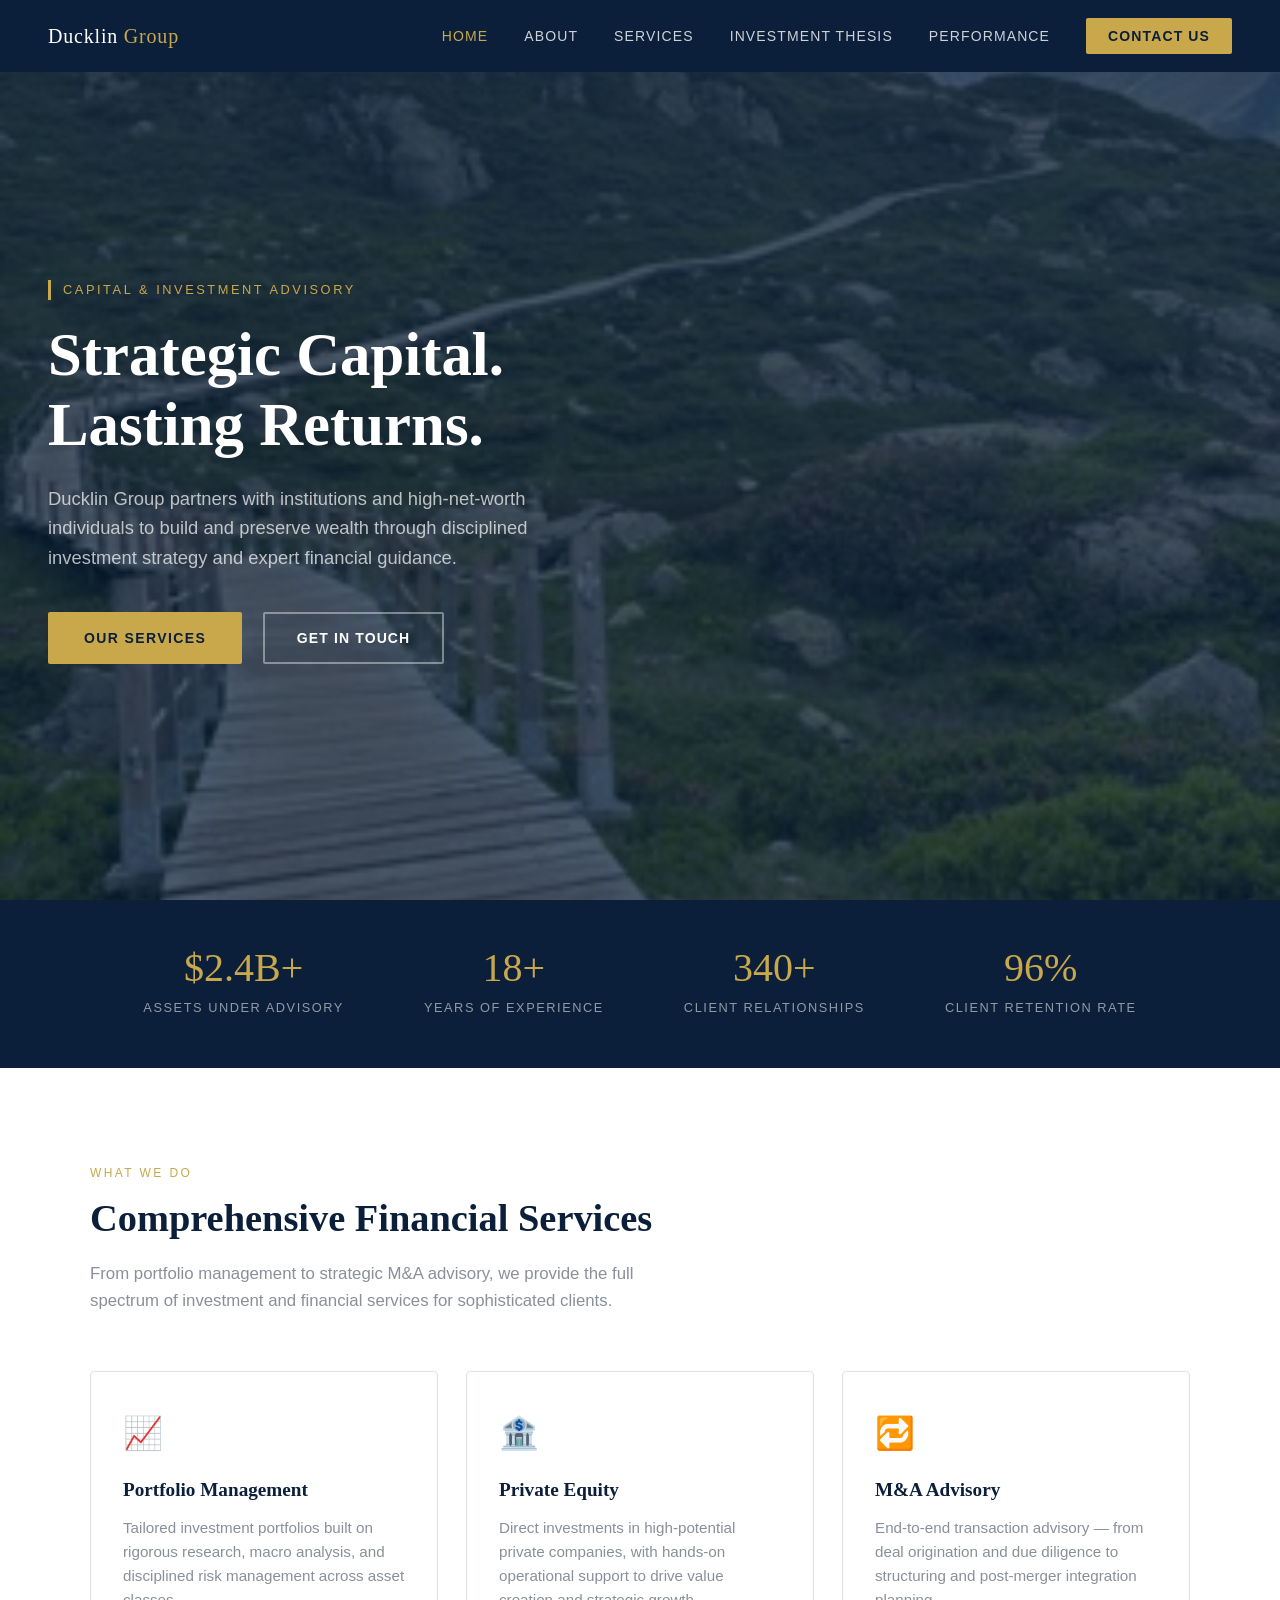
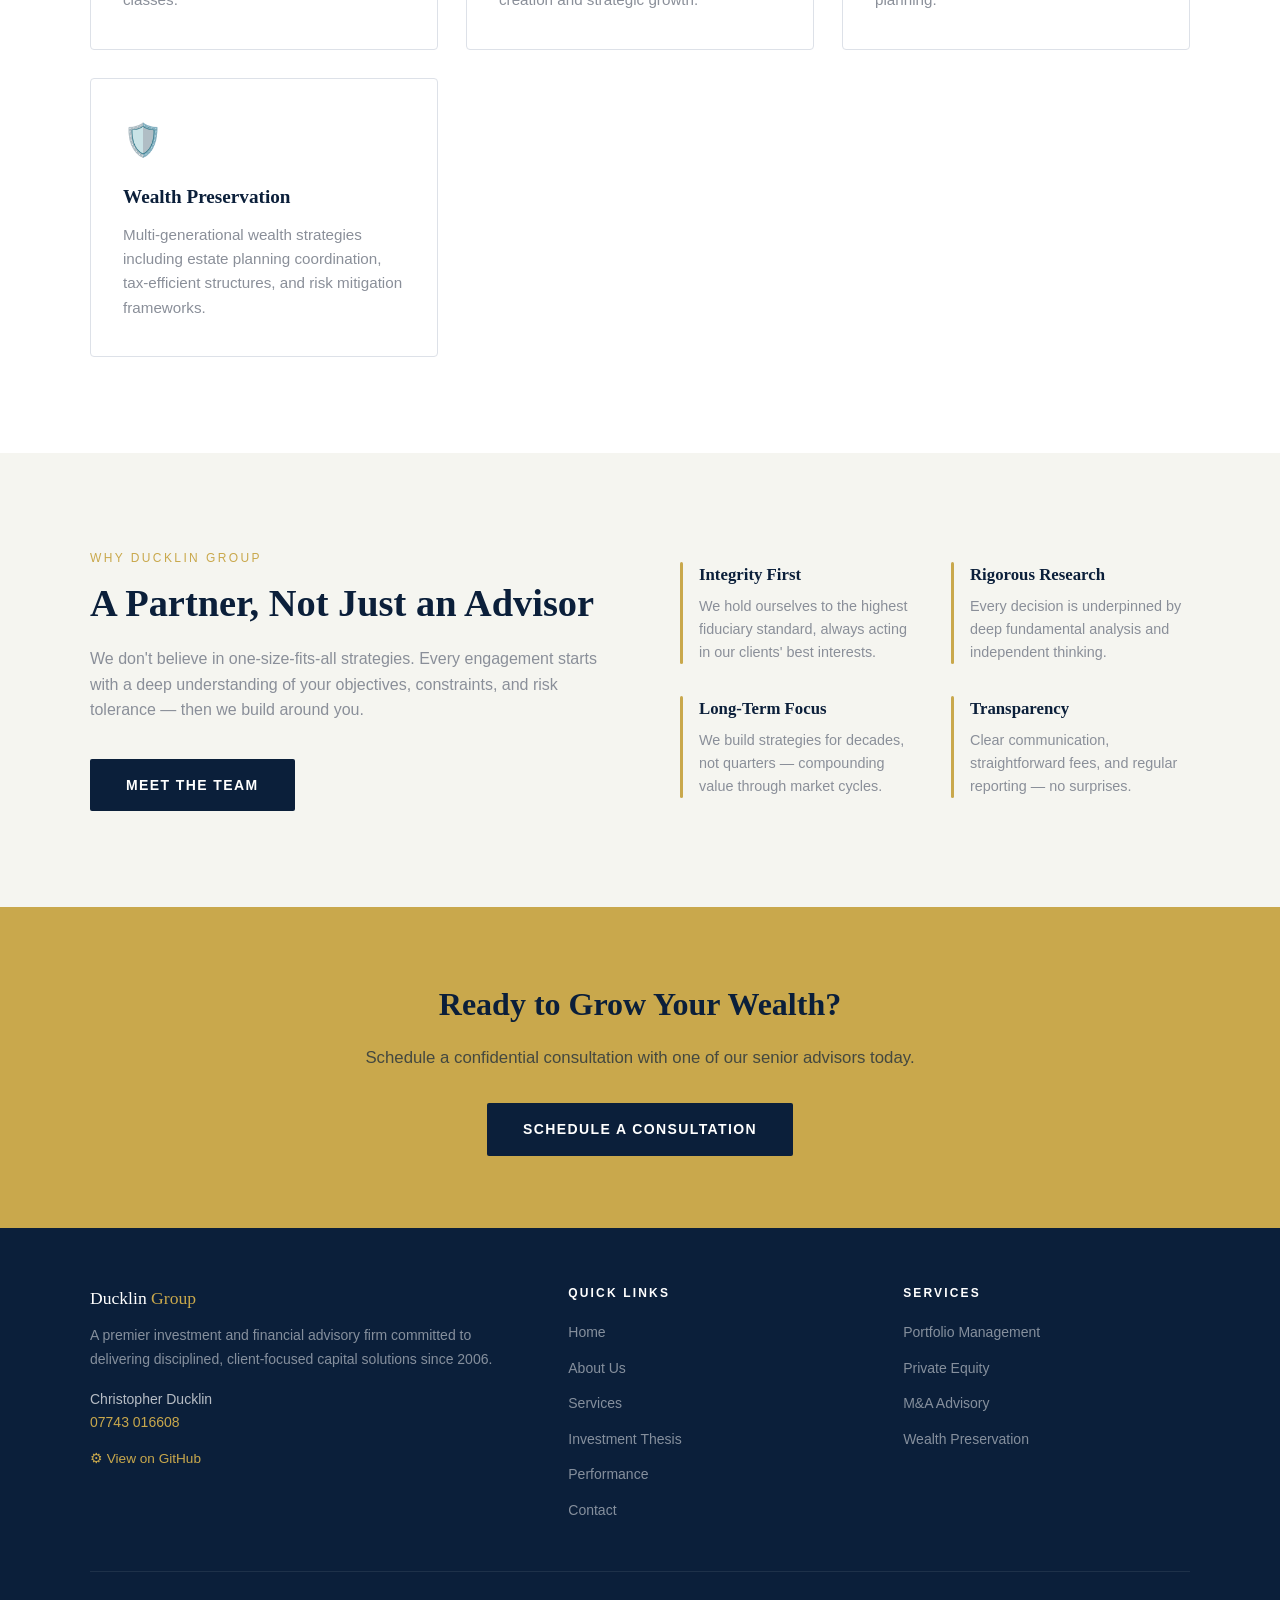
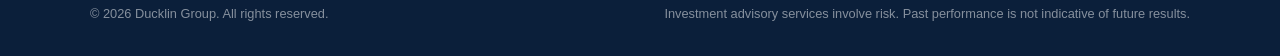
==== commit e1e694e3: "Add Investment Thesis page, wire interest form to Formspree, update all navs - thesis.html: three-pi" ====
--- a/index.html
+++ b/index.html
@@ -19,6 +19,7 @@
     <li><a href="index.html" class="active">Home</a></li>
     <li><a href="about.html">About</a></li>
     <li><a href="services.html">Services</a></li>
+    <li><a href="thesis.html">Investment Thesis</a></li>
     <li><a href="performance.html">Performance</a></li>
     <li><a href="contact.html" class="nav-cta">Contact Us</a></li>
   </ul>
@@ -157,7 +158,8 @@
           <li><a href="index.html">Home</a></li>
           <li><a href="about.html">About Us</a></li>
           <li><a href="services.html">Services</a></li>
-          <li><a href="performance.html">Performance</a></li>
+          <li><a href="thesis.html">Investment Thesis</a></li>
+    <li><a href="performance.html">Performance</a></li>
           <li><a href="contact.html">Contact</a></li>
         </ul>
       </div>
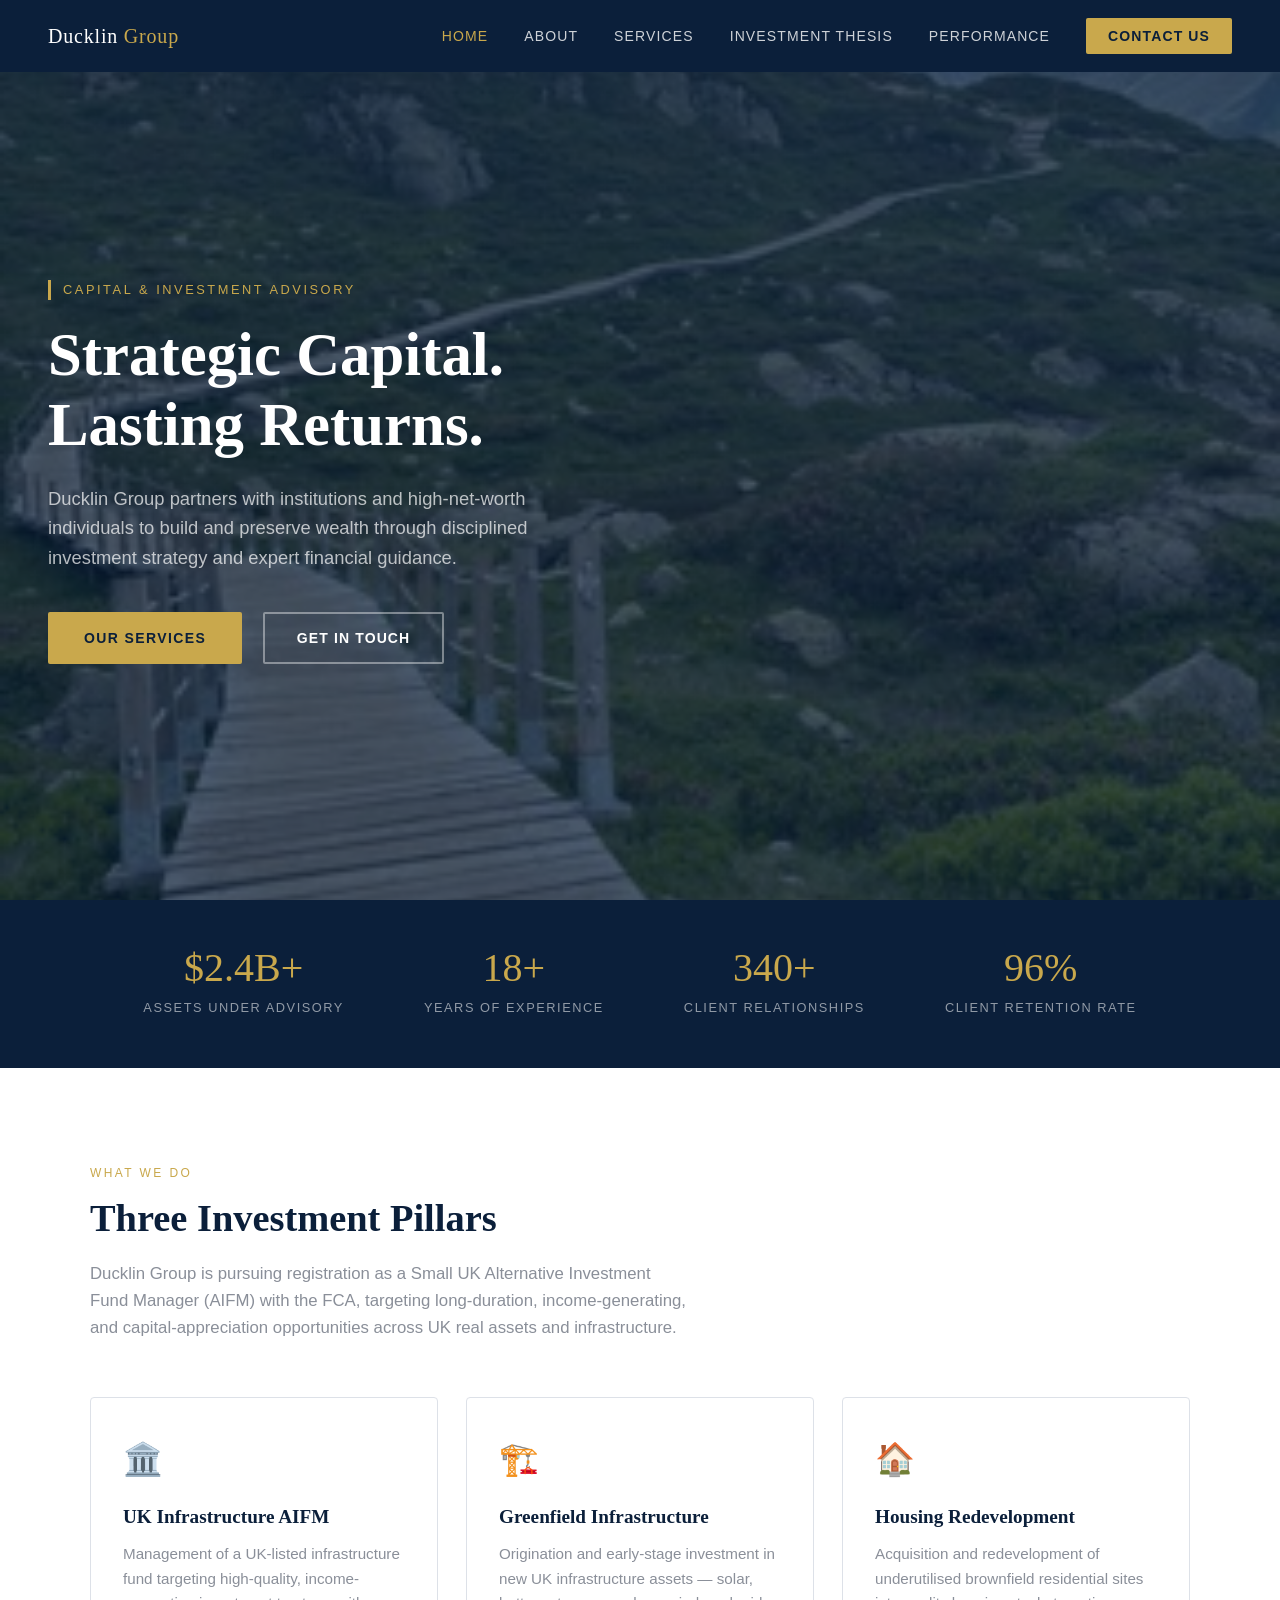
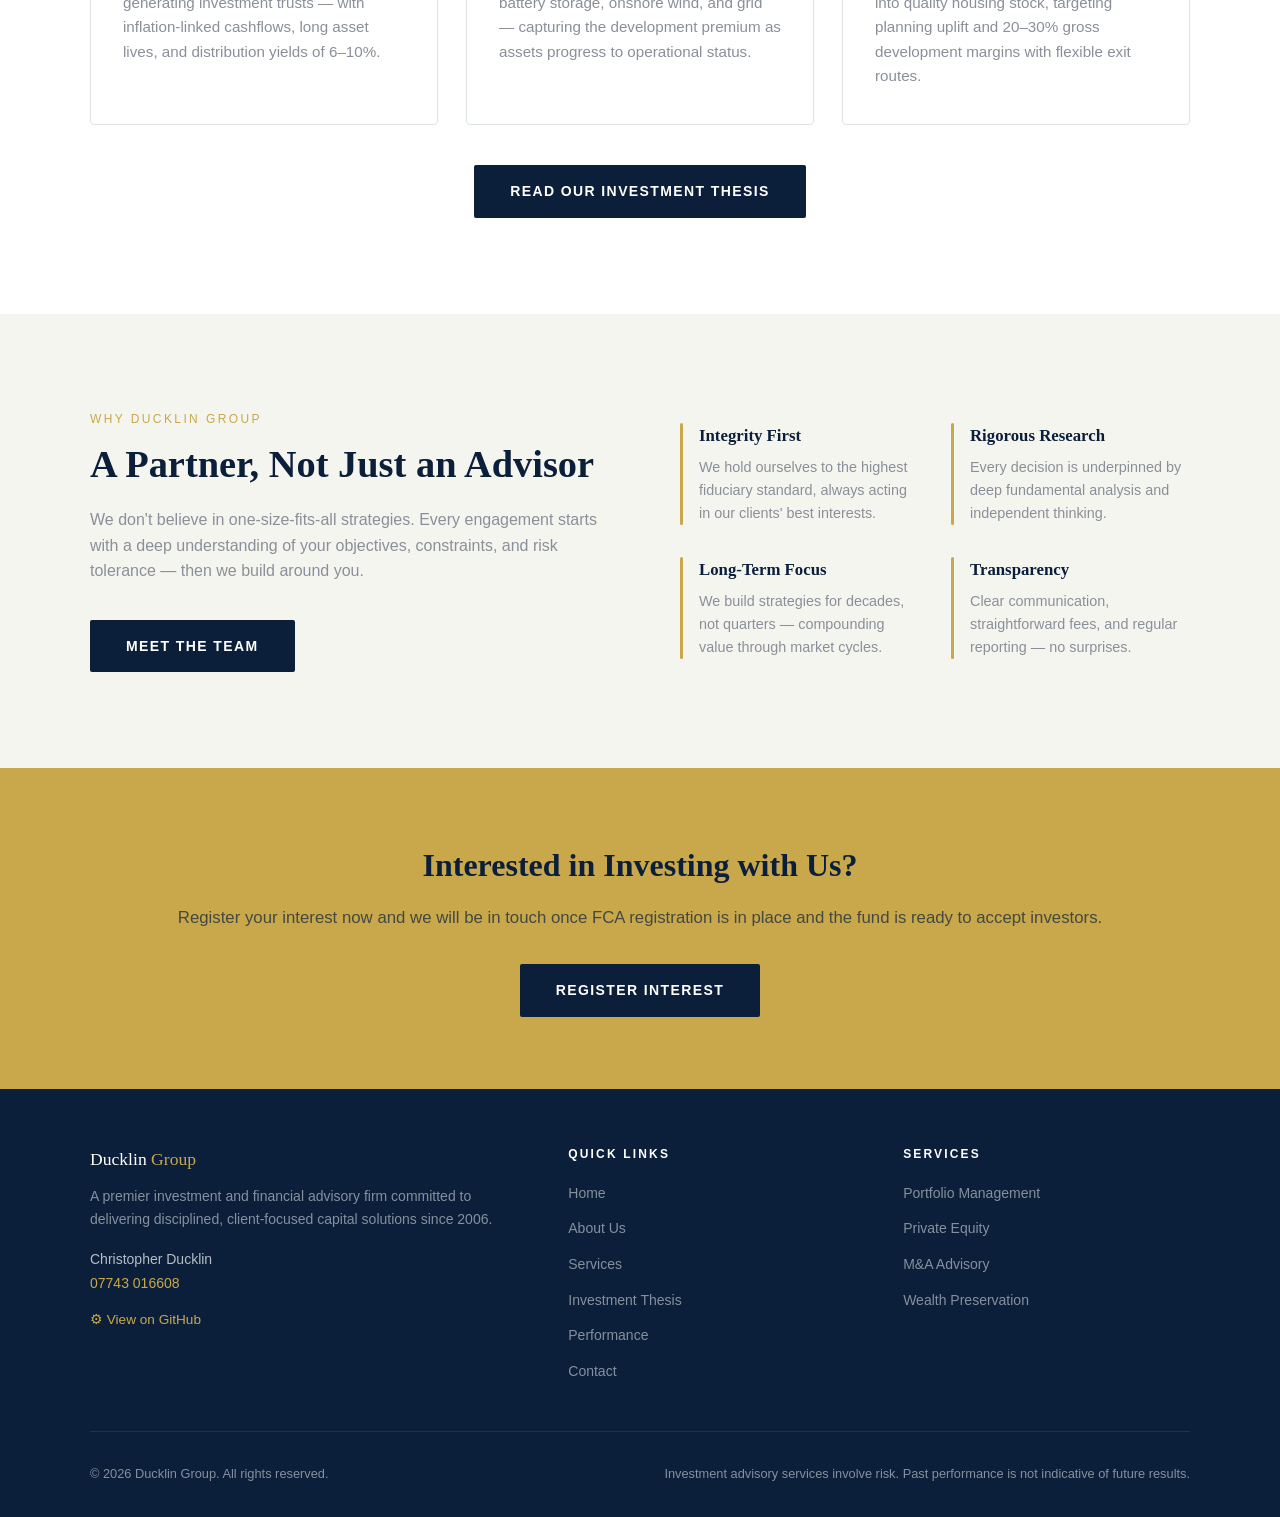
==== commit e18aba79: "Update home page: replace old services with three AIFM investment pillars and correct CTA Co-Authore" ====
--- a/index.html
+++ b/index.html
@@ -61,30 +61,29 @@
 <section class="section">
   <div class="container">
     <span class="section-label">What We Do</span>
-    <h2 class="section-title">Comprehensive Financial Services</h2>
-    <p class="section-subtitle">From portfolio management to strategic M&amp;A advisory, we provide the full spectrum of investment and financial services for sophisticated clients.</p>
+    <h2 class="section-title">Three Investment Pillars</h2>
+    <p class="section-subtitle">Ducklin Group is pursuing registration as a Small UK Alternative Investment Fund Manager (AIFM) with the FCA, targeting long-duration, income-generating, and capital-appreciation opportunities across UK real assets and infrastructure.</p>
 
     <div class="cards">
       <div class="card">
-        <div class="card-icon">📈</div>
-        <h3>Portfolio Management</h3>
-        <p>Tailored investment portfolios built on rigorous research, macro analysis, and disciplined risk management across asset classes.</p>
+        <div class="card-icon">🏛️</div>
+        <h3>UK Infrastructure AIFM</h3>
+        <p>Management of a UK-listed infrastructure fund targeting high-quality, income-generating investment trusts — with inflation-linked cashflows, long asset lives, and distribution yields of 6–10%.</p>
       </div>
       <div class="card">
-        <div class="card-icon">🏦</div>
-        <h3>Private Equity</h3>
-        <p>Direct investments in high-potential private companies, with hands-on operational support to drive value creation and strategic growth.</p>
+        <div class="card-icon">🏗️</div>
+        <h3>Greenfield Infrastructure</h3>
+        <p>Origination and early-stage investment in new UK infrastructure assets — solar, battery storage, onshore wind, and grid — capturing the development premium as assets progress to operational status.</p>
       </div>
       <div class="card">
-        <div class="card-icon">🔁</div>
-        <h3>M&A Advisory</h3>
-        <p>End-to-end transaction advisory — from deal origination and due diligence to structuring and post-merger integration planning.</p>
+        <div class="card-icon">🏠</div>
+        <h3>Housing Redevelopment</h3>
+        <p>Acquisition and redevelopment of underutilised brownfield residential sites into quality housing stock, targeting planning uplift and 20–30% gross development margins with flexible exit routes.</p>
       </div>
-      <div class="card">
-        <div class="card-icon">🛡️</div>
-        <h3>Wealth Preservation</h3>
-        <p>Multi-generational wealth strategies including estate planning coordination, tax-efficient structures, and risk mitigation frameworks.</p>
-      </div>
+    </div>
+
+    <div style="text-align:center; margin-top:40px;">
+      <a href="thesis.html" class="btn-primary" style="background:var(--navy); color:var(--white);">Read Our Investment Thesis</a>
     </div>
   </div>
 </section>
@@ -136,9 +135,9 @@
 <!-- CTA Banner -->
 <section style="background:var(--gold); padding:72px 48px; text-align:center;">
   <div class="container">
-    <h2 style="font-family:var(--font); font-size:2rem; color:var(--navy); margin-bottom:14px;">Ready to Grow Your Wealth?</h2>
-    <p style="color:rgba(11,31,58,0.7); margin-bottom:32px; font-size:1.05rem;">Schedule a confidential consultation with one of our senior advisors today.</p>
-    <a href="contact.html" class="btn-primary" style="background:var(--navy); color:var(--white);">Schedule a Consultation</a>
+    <h2 style="font-family:var(--font); font-size:2rem; color:var(--navy); margin-bottom:14px;">Interested in Investing with Us?</h2>
+    <p style="color:rgba(11,31,58,0.7); margin-bottom:32px; font-size:1.05rem;">Register your interest now and we will be in touch once FCA registration is in place and the fund is ready to accept investors.</p>
+    <a href="services.html#register" class="btn-primary" style="background:var(--navy); color:var(--white);">Register Interest</a>
   </div>
 </section>
 
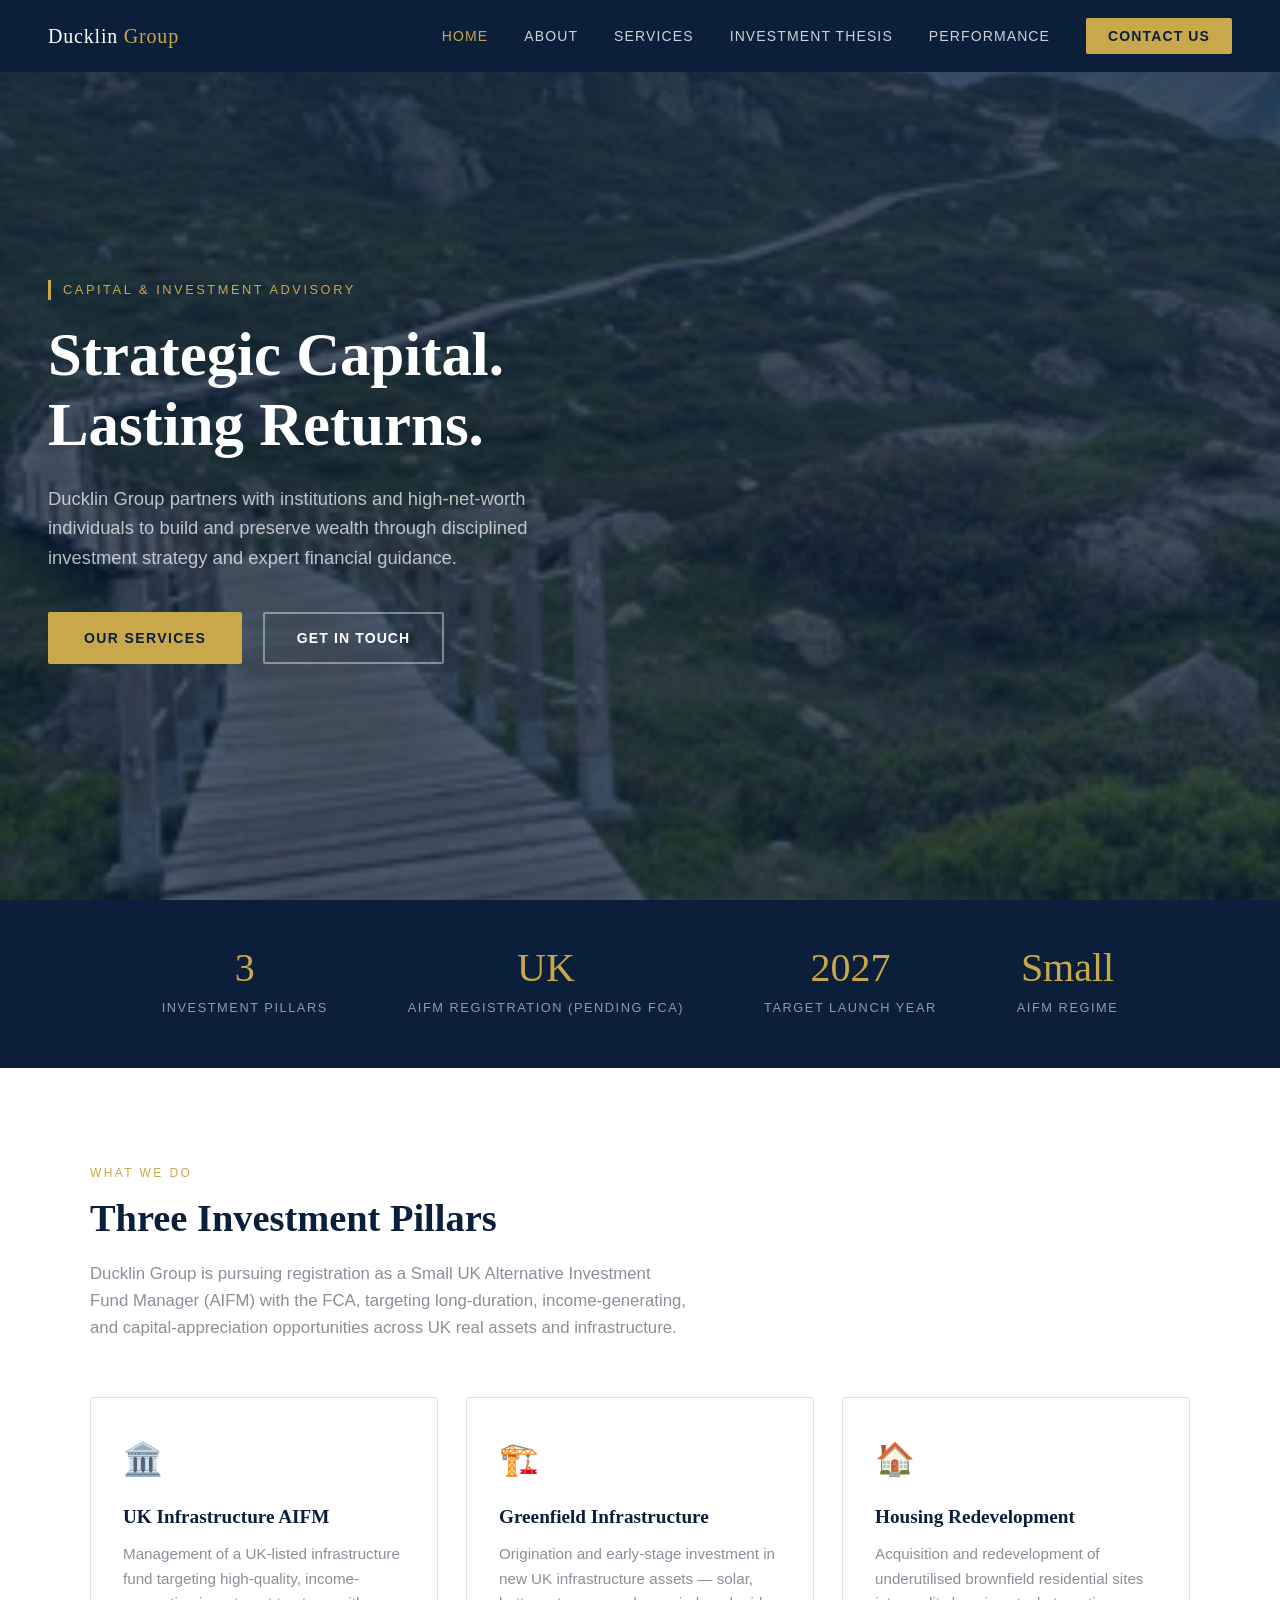
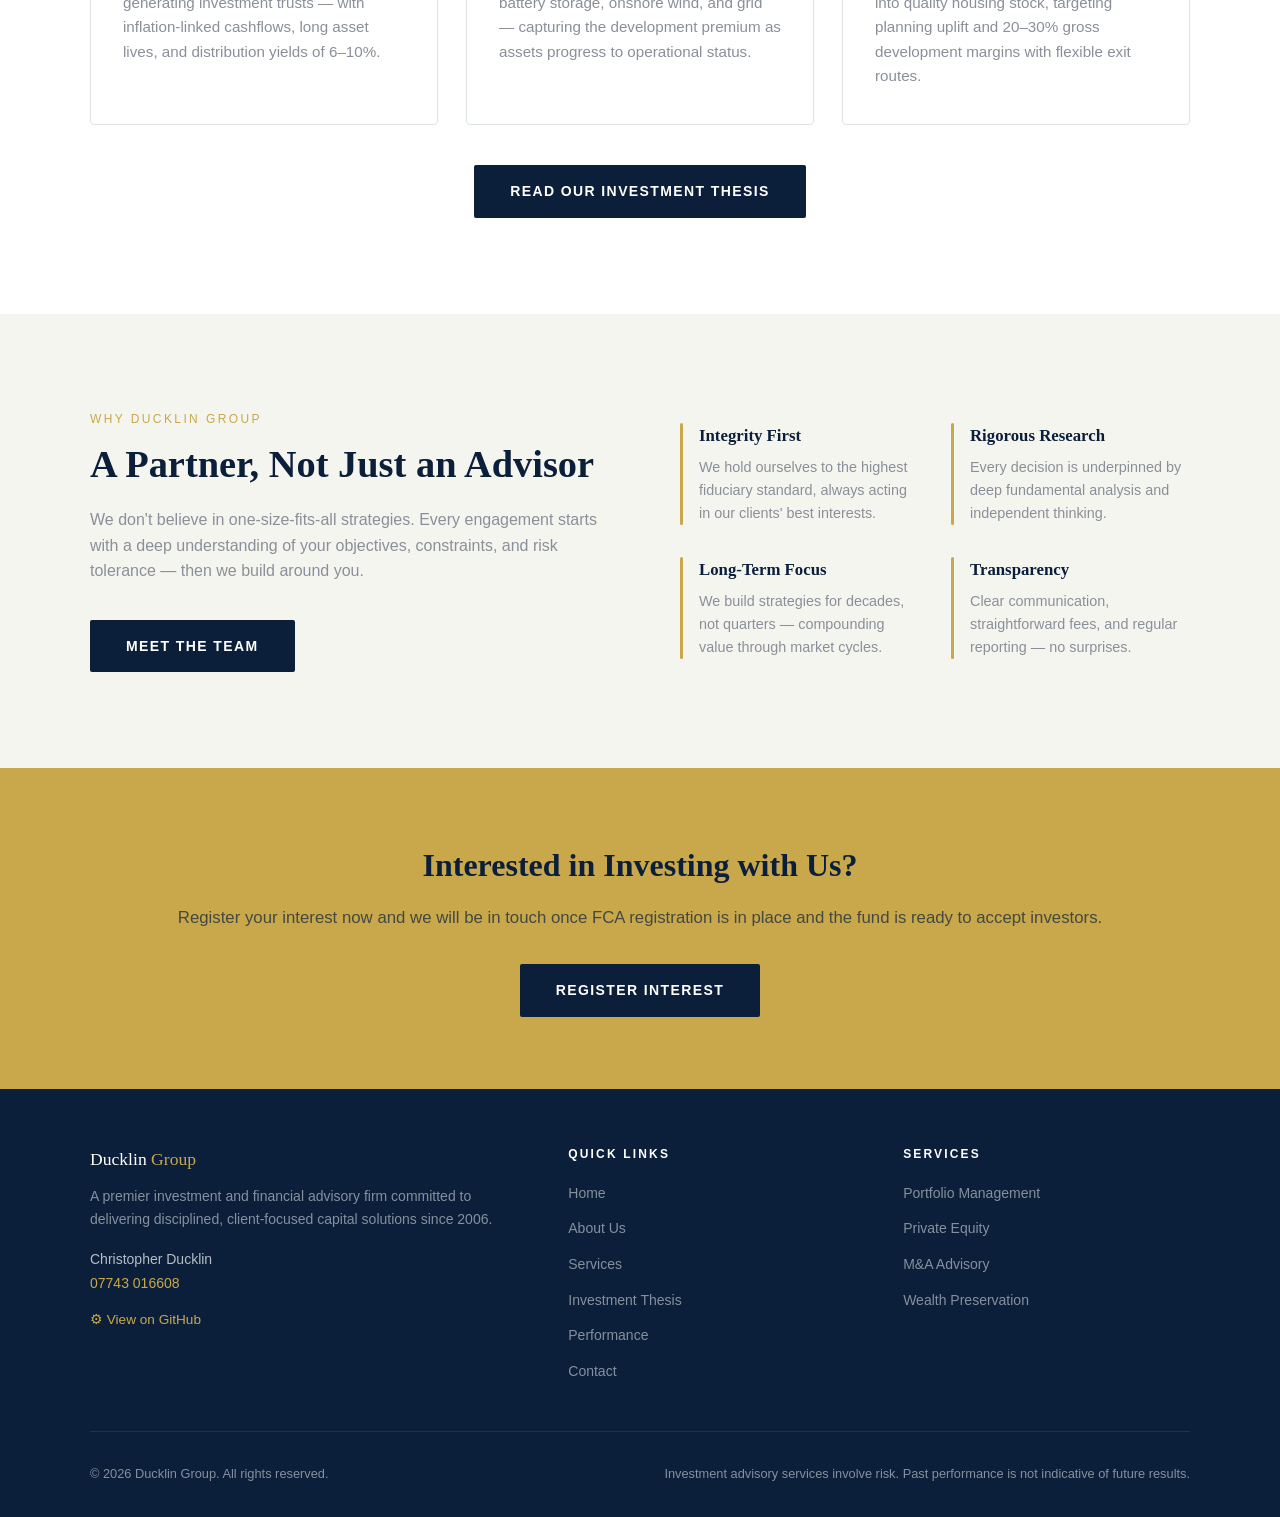
==== commit bd0944be: "Remove placeholder monetary figures; update stats bar and about timeline Co-Authored-By: Claude Sonn" ====
--- a/index.html
+++ b/index.html
@@ -40,20 +40,20 @@
 <!-- Stats Bar -->
 <div class="stats-bar">
   <div class="stat">
-    <span class="stat-number">$2.4B+</span>
-    <span class="stat-label">Assets Under Advisory</span>
+    <span class="stat-number">3</span>
+    <span class="stat-label">Investment Pillars</span>
   </div>
   <div class="stat">
-    <span class="stat-number">18+</span>
-    <span class="stat-label">Years of Experience</span>
+    <span class="stat-number">UK</span>
+    <span class="stat-label">AIFM Registration (Pending FCA)</span>
   </div>
   <div class="stat">
-    <span class="stat-number">340+</span>
-    <span class="stat-label">Client Relationships</span>
+    <span class="stat-number">2027</span>
+    <span class="stat-label">Target Launch Year</span>
   </div>
   <div class="stat">
-    <span class="stat-number">96%</span>
-    <span class="stat-label">Client Retention Rate</span>
+    <span class="stat-number">Small</span>
+    <span class="stat-label">AIFM Regime</span>
   </div>
 </div>
 
